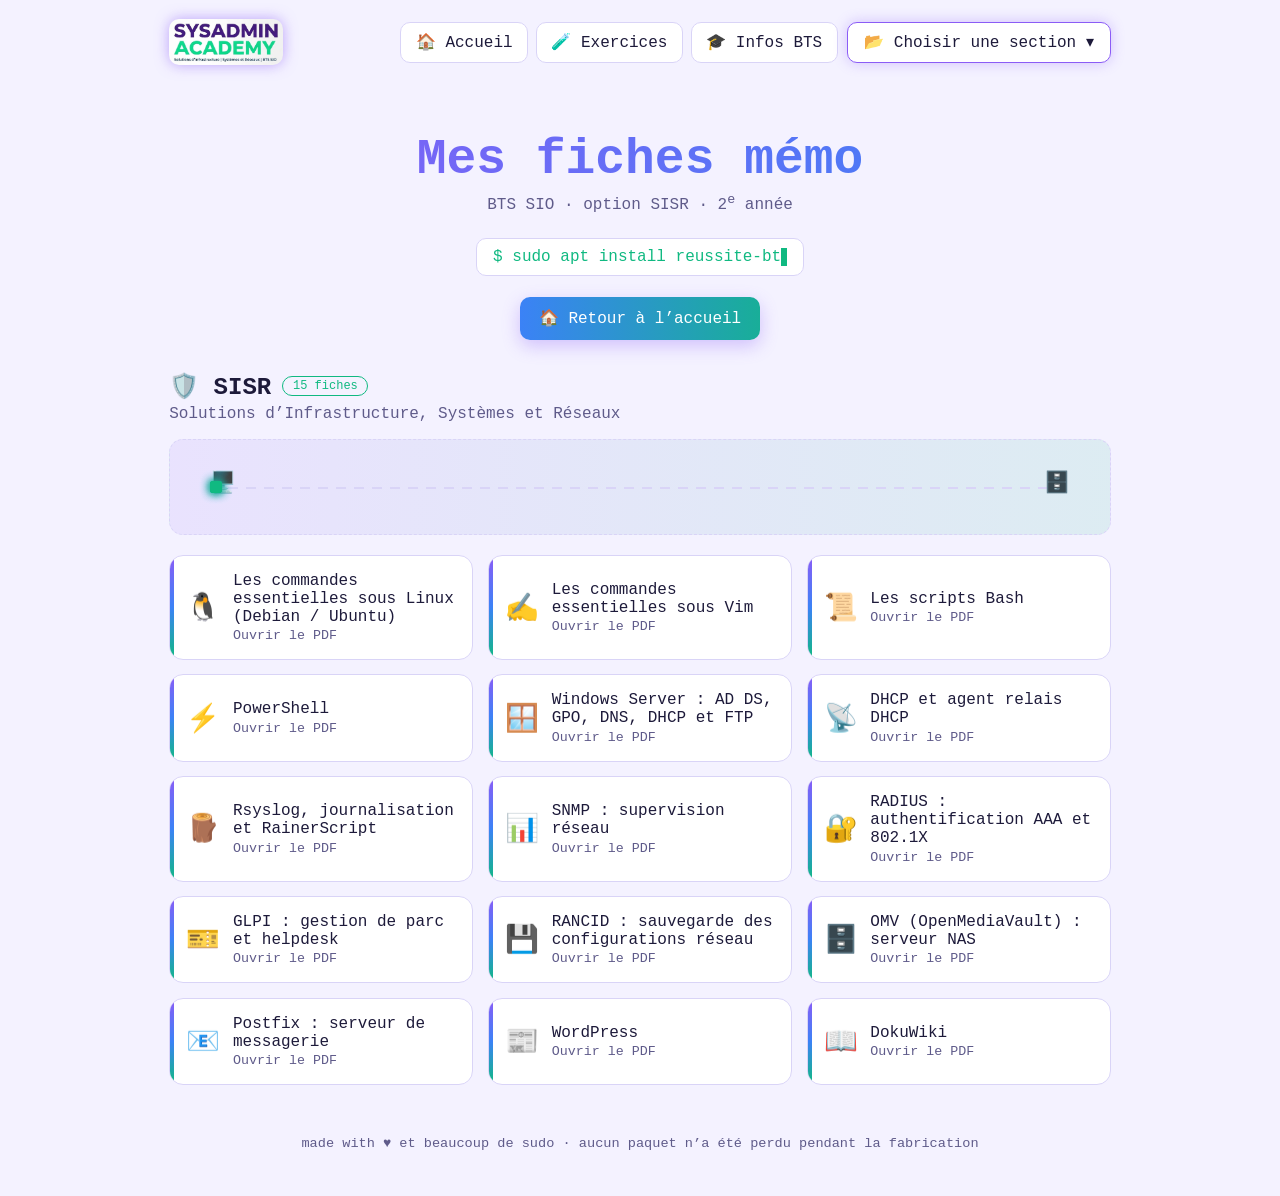
==== index.html @ 7d17b0b4 "Add files via upload" ====
<!DOCTYPE html>
<html lang="fr">
<head>
<meta charset="utf-8">
<meta name="viewport" content="width=device-width, initial-scale=1, viewport-fit=cover">
<title>SysAdmin Academy · Cours</title>
<link rel="stylesheet" href="css/style.css">
</head>
<body>
<canvas id="bg" aria-hidden="true"></canvas>
<header>
  <div class="top">
    <a href="accueil.html" aria-label="Accueil"><img class="logo" src="img/logo-texte.png" alt="SysAdmin Academy"></a>
    <div class="tools"><nav class="nav"><a href="accueil.html">🏠 Accueil</a><a href="exercices.html">🧪 Exercices</a><a href="infos.html">🎓 Infos BTS</a></nav><div class="dd" id="dd"><button id="ddb" aria-haspopup="true" aria-expanded="false">📂 Choisir une section ▾</button><ul id="ddl"></ul></div></div>
  </div>
</header>
<main>
  <div class="hero">
    <h1>Mes fiches mémo</h1>
    <p class="sub">BTS SIO · option SISR · 2<sup>e</sup> année</p>
    <div class="term">$ <span id="tt"></span><i></i></div>
    <div class="row"><a class="btn alt homebtn" href="accueil.html">🏠 Retour à l’accueil</a></div>
  </div>
  <section id="sisr"><h2><span>🛡️ SISR</span><em class="pill">15 fiches</em></h2><p class="sub">Solutions d’Infrastructure, Systèmes et Réseaux</p><div class="viz"><div class="net"><span style="left:0">🖥️</span><span style="right:0;animation-delay:-1.5s">🗄️</span><b></b><b></b><b></b></div></div><div class="grid">
<a class="doc" style="--i:0" href="docs/sisr/m%C3%A9mento-linux-bts-sio-sisr-debian-ubuntu.pdf" target="_blank" rel="noopener"><span class="ic">🐧</span><span>Les commandes essentielles sous Linux (Debian / Ubuntu)<small>Ouvrir le PDF</small></span></a>
<a class="doc" style="--i:1" href="docs/sisr/memento-vim-les-commandes-essentielles.pdf" target="_blank" rel="noopener"><span class="ic">✍️</span><span>Les commandes essentielles sous Vim<small>Ouvrir le PDF</small></span></a>
<a class="doc" style="--i:2" href="docs/sisr/m%C3%A9mo-bash-bts-sio-2-sisr.pdf" target="_blank" rel="noopener"><span class="ic">📜</span><span>Les scripts Bash<small>Ouvrir le PDF</small></span></a>
<a class="doc" style="--i:3" href="docs/sisr/m%C3%A9mo-powershell-bts-sio-sisr-2e-ann%C3%A9e.pdf" target="_blank" rel="noopener"><span class="ic">⚡</span><span>PowerShell<small>Ouvrir le PDF</small></span></a>
<a class="doc" style="--i:4" href="docs/sisr/M%C3%A9mo-Windows-Server-BTS-SIO-2-SISR.pdf" target="_blank" rel="noopener"><span class="ic">🪟</span><span>Windows Server : AD DS, GPO, DNS, DHCP et FTP<small>Ouvrir le PDF</small></span></a>
<a class="doc" style="--i:5" href="docs/sisr/m%C3%A9mo-dhcp-_-agent-relais-dhcp-bts-sio-option-sisr.pdf" target="_blank" rel="noopener"><span class="ic">📡</span><span>DHCP et agent relais DHCP<small>Ouvrir le PDF</small></span></a>
<a class="doc" style="--i:6" href="docs/sisr/m%C3%A9mo-rsyslog-_-journalisation-bts-sio-sisr.pdf" target="_blank" rel="noopener"><span class="ic">🪵</span><span>Rsyslog, journalisation et RainerScript<small>Ouvrir le PDF</small></span></a>
<a class="doc" style="--i:7" href="docs/sisr/M%C3%A9mo-SNMP-BTS-SIO-2-SISR.pdf" target="_blank" rel="noopener"><span class="ic">📊</span><span>SNMP : supervision réseau<small>Ouvrir le PDF</small></span></a>
<a class="doc" style="--i:8" href="docs/sisr/m%C3%A9mo-radius-bts-sio-2e-ann%C3%A9e-option-sisr.pdf" target="_blank" rel="noopener"><span class="ic">🔐</span><span>RADIUS : authentification AAA et 802.1X<small>Ouvrir le PDF</small></span></a>
<a class="doc" style="--i:9" href="docs/sisr/m%C3%A9mo-glpi-bts-sio-2e-ann%C3%A9e-option-sisr.pdf" target="_blank" rel="noopener"><span class="ic">🎫</span><span>GLPI : gestion de parc et helpdesk<small>Ouvrir le PDF</small></span></a>
<a class="doc" style="--i:10" href="docs/sisr/m%C3%A9mo-rancid-bts-sisr-sisr2.pdf" target="_blank" rel="noopener"><span class="ic">💾</span><span>RANCID : sauvegarde des configurations réseau<small>Ouvrir le PDF</small></span></a>
<a class="doc" style="--i:11" href="docs/sisr/M%C3%A9mo-OMV-OpenMediaVault-BTS-SIO-2-SISR.pdf" target="_blank" rel="noopener"><span class="ic">🗄️</span><span>OMV (OpenMediaVault) : serveur NAS<small>Ouvrir le PDF</small></span></a>
<a class="doc" style="--i:12" href="docs/sisr/M%C3%A9mo-Postfix-BTS-SIO-2-SISR.pdf" target="_blank" rel="noopener"><span class="ic">📧</span><span>Postfix : serveur de messagerie<small>Ouvrir le PDF</small></span></a>
<a class="doc" style="--i:13" href="docs/sisr/M%C3%A9mento_WordPress_-_BTS_SIO_SISR.pdf" target="_blank" rel="noopener"><span class="ic">📰</span><span>WordPress<small>Ouvrir le PDF</small></span></a>
<a class="doc" style="--i:14" href="docs/sisr/m%C3%A9mento-dokuwiki-bts-sio-sisr.pdf" target="_blank" rel="noopener"><span class="ic">📖</span><span>DokuWiki<small>Ouvrir le PDF</small></span></a>
</div></section>
  <section id="cejm"><h2><span>⚖️ CEJM</span><em class="pill">8 fiches</em></h2><p class="sub">Culture économique, juridique et managériale</p><div class="viz"><span class="big">📜</span><svg class="scale" viewBox="0 0 220 96" aria-hidden="true"><line class="st" x1="110" y1="22" x2="110" y2="86"/><line class="st" x1="76" y1="87" x2="144" y2="87"/><g class="beam"><line x1="34" y1="22" x2="186" y2="22"/><g class="pl"><path d="M34 22 18 58M34 22 50 58M14 58h40a20 12 0 0 1-40 0z"/></g><g class="pr"><path d="M186 22 170 58M186 22 202 58M166 58h40a20 12 0 0 1-40 0z"/></g></g></svg><span class="big" style="animation-delay:-1.3s">🤝</span></div><div class="grid">
<a class="doc" style="--i:0" href="docs/cejm/Fiche_01_Verbes_directeurs.pdf" target="_blank" rel="noopener"><span class="ic">🎯</span><span>Comprendre les consignes : les verbes directeurs<small>Ouvrir le PDF</small></span></a>
<a class="doc" style="--i:1" href="docs/cejm/Fiche_02_Syllogisme_juridique-1.pdf" target="_blank" rel="noopener"><span class="ic">⚖️</span><span>Résoudre un cas pratique : le syllogisme juridique<small>Ouvrir le PDF</small></span></a>
<a class="doc" style="--i:2" href="docs/cejm/Fiche_03_Decision_de_justice.pdf" target="_blank" rel="noopener"><span class="ic">🏛️</span><span>Analyser une décision de justice<small>Ouvrir le PDF</small></span></a>
<a class="doc" style="--i:3" href="docs/cejm/Fiche_04_Analyser_un_contrat_-2-.pdf" target="_blank" rel="noopener"><span class="ic">📝</span><span>Lire et analyser un contrat<small>Ouvrir le PDF</small></span></a>
<a class="doc" style="--i:4" href="docs/cejm/Fiche_05_Formation_du_contrat.pdf" target="_blank" rel="noopener"><span class="ic">🤝</span><span>La formation du contrat<small>Ouvrir le PDF</small></span></a>
<a class="doc" style="--i:5" href="docs/cejm/Fiche_06_Contrat_de_vente_electronique.pdf" target="_blank" rel="noopener"><span class="ic">🛒</span><span>Le contrat de vente électronique<small>Ouvrir le PDF</small></span></a>
<a class="doc" style="--i:6" href="docs/cejm/Fiche_07_Matrice_PESTEL.pdf" target="_blank" rel="noopener"><span class="ic">🌍</span><span>La matrice PESTEL : analyser l’environnement de l’entreprise<small>Ouvrir le PDF</small></span></a>
<a class="doc" style="--i:7" href="docs/cejm/Fiche_08_Analyser_un_marche.pdf" target="_blank" rel="noopener"><span class="ic">📈</span><span>Analyser un marché<small>Ouvrir le PDF</small></span></a>
</div></section>
  <section id="mathinfo"><h2><span>🧮 Maths pour l’informatique</span><em class="pill">3 fiches</em></h2><p class="sub">Matrices, logique, binaire…</p><div class="viz"><div class="bits" id="bits"></div></div><div class="grid">
<a class="doc" style="--i:0" href="docs/maths-informatique/m%C3%A9mo-num%C3%A9ration-_-changement-de-base-bts-sio-sisr.pdf" target="_blank" rel="noopener"><span class="ic">🔟</span><span>Numération et changement de base<small>Ouvrir le PDF</small></span></a>
<a class="doc" style="--i:1" href="docs/maths-informatique/Fiche-de-r%C3%A9vision-Les-matrices.pdf" target="_blank" rel="noopener"><span class="ic">🔢</span><span>Les matrices<small>Ouvrir le PDF</small></span></a>
<a class="doc" style="--i:2" href="docs/maths-informatique/m%C3%A9mo-graphes-mpm-_-pert-bts-sio-sisr.pdf" target="_blank" rel="noopener"><span class="ic">🕸️</span><span>Graphes : méthodes MPM et PERT<small>Ouvrir le PDF</small></span></a>
</div></section>
  <section id="mathapp"><h2><span>📐 Maths approfondies</span><em class="pill">4 fiches</em></h2><p class="sub">Pour aller plus loin</p><div class="viz"><svg class="cv" viewBox="0 0 600 100" aria-hidden="true"><line class="ax" x1="0" y1="52" x2="600" y2="52"/><path id="cp" d=""/><line id="ct" x1="0" y1="0" x2="0" y2="0"/><circle id="cd" r="6" cx="0" cy="0"/></svg></div><div class="grid">
<a class="doc" style="--i:0" href="docs/maths-approfondies/Fiche-de-r%C3%A9vision-Fonctions-d%C3%A9rivation-BTS-SIO.pdf" target="_blank" rel="noopener"><span class="ic">📉</span><span>Fonctions et dérivation<small>Ouvrir le PDF</small></span></a>
<a class="doc" style="--i:1" href="docs/maths-approfondies/M%C3%A9mo-Suites-num%C3%A9riques-arithm%C3%A9tiques-g%C3%A9om%C3%A9triques-et-r%C3%A9currence-BTS-SIO-SISR-maths-approfondies.pdf" target="_blank" rel="noopener"><span class="ic">🔁</span><span>Suites numériques et raisonnement par récurrence<small>Ouvrir le PDF</small></span></a>
<a class="doc" style="--i:2" href="docs/maths-approfondies/M%C3%A9mo-Probabilit%C3%A9s-BTS-SIO-SISR-maths-approfondies.pdf" target="_blank" rel="noopener"><span class="ic">🎲</span><span>Les probabilités<small>Ouvrir le PDF</small></span></a>
<a class="doc" style="--i:3" href="docs/maths-approfondies/M%C3%A9mo-Statistiques-%C3%A0-deux-variables-BTS-SIO-SISR-maths-approfondies.pdf" target="_blank" rel="noopener"><span class="ic">📊</span><span>Statistiques à deux variables<small>Ouvrir le PDF</small></span></a>
</div></section>
</main>
<footer>made with ♥ et beaucoup de <code>sudo</code> · aucun paquet n’a été perdu pendant la fabrication</footer>
<script src="js/bg.js"></script><script src="js/main.js"></script>
</body>
</html>
---- css/style.css ----
:root{box-sizing:border-box;padding-top:env(safe-area-inset-top,0px);padding-bottom:env(safe-area-inset-bottom,0px);
--bg:#0b0a1a;--panel:#14122b;--text:#e8e6ff;--muted:#9a97c4;--violet:#8b5cf6;--blue:#3b82f6;--em:#10b981;--line:#2b2757;color-scheme:dark}
html{scroll-padding-top:env(safe-area-inset-top,0px)}
@media (prefers-color-scheme:light){:root:not([data-theme="dark"]){--bg:#f4f2ff;--panel:#fff;--text:#1d1a3a;--muted:#5f5b8a;--line:#d9d4f7;color-scheme:light}}
:root[data-theme="dark"]{--bg:#0b0a1a;--panel:#14122b;--text:#e8e6ff;--muted:#9a97c4;--line:#2b2757}
*{box-sizing:border-box}
body{margin:0;background:var(--bg);color:var(--text);font-family:ui-monospace,SFMono-Regular,Menlo,Consolas,monospace;min-height:100vh;overflow-x:hidden}
#bg{position:fixed;inset:0;width:100%;height:100%;z-index:0;opacity:.4;pointer-events:none}
main,header{position:relative;max-width:980px;margin:0 auto;padding:1.2rem}
main{z-index:1}header{z-index:20}
.top{display:flex;justify-content:space-between;align-items:center;gap:1rem;flex-wrap:wrap}
.logo{display:block;height:46px;width:auto;border-radius:10px;background:#fff;box-shadow:0 0 14px #8b5cf688;animation:glow 3.2s ease-in-out infinite}
@keyframes glow{50%{box-shadow:0 0 22px #10b981aa,0 0 34px #3b82f655}}
.dd{position:relative}
.dd>button{font:inherit;color:var(--text);background:var(--panel);border:1px solid var(--violet);border-radius:10px;padding:.6rem 1rem;cursor:pointer;box-shadow:0 0 14px #8b5cf655;transition:box-shadow .2s,border-color .2s}
.dd>button:hover{border-color:var(--em);box-shadow:0 0 18px #10b98177}
.dd ul{display:none;position:absolute;right:0;top:calc(100% + 6px);min-width:270px;margin:0;padding:.4rem;list-style:none;background:var(--panel);border:1px solid var(--line);border-radius:12px;z-index:5;box-shadow:0 12px 30px #0006}
.dd.open ul{display:block;animation:pop .22s ease}
@keyframes pop{from{opacity:0;transform:translateY(-6px) scale(.97)}}
.dd li button{width:100%;text-align:left;font:inherit;color:var(--text);background:none;border:0;padding:.65rem .8rem;border-radius:8px;cursor:pointer;transition:padding .15s}
.dd li button:hover,.dd li button[aria-current="true"]{background:linear-gradient(90deg,#8b5cf633,#10b98133);padding-left:1.1rem}
.hero{text-align:center;padding:1.6rem 0 .6rem}
h1{margin:.2rem 0;font-size:clamp(1.8rem,6.5vw,3.1rem);background:linear-gradient(90deg,var(--violet),var(--blue),var(--em),var(--violet));background-size:300% 100%;-webkit-background-clip:text;background-clip:text;color:transparent;animation:flow 6s linear infinite}
@keyframes flow{to{background-position:300% 0}}
.sub{color:var(--muted);margin:0 0 1rem}
.term{display:inline-block;margin-top:.5rem;padding:.55rem 1rem;background:var(--panel);border:1px solid var(--line);border-radius:10px;color:var(--em);text-align:left;min-height:2.4rem;max-width:100%;overflow:hidden;white-space:nowrap}
.term i{display:inline-block;width:.6ch;height:1.1em;background:var(--em);vertical-align:text-bottom;animation:blink 1s steps(1) infinite}
@keyframes blink{50%{opacity:0}}
.net{position:relative;height:34px;margin:1.3rem 0 .4rem}
.net::before{content:"";position:absolute;left:0;right:0;top:50%;height:2px;background:repeating-linear-gradient(90deg,var(--line) 0 10px,transparent 10px 18px);animation:dash 1.2s linear infinite}
@keyframes dash{to{background-position:18px 0}}
.net b{position:absolute;top:50%;width:12px;height:12px;margin-top:-6px;border-radius:3px;background:var(--em);box-shadow:0 0 10px var(--em);animation:pkt 5s linear infinite}
.net b:nth-child(2){background:var(--violet);box-shadow:0 0 10px var(--violet);animation-delay:-1.7s}
.net b:nth-child(3){background:var(--blue);box-shadow:0 0 10px var(--blue);animation-delay:-3.3s}
@keyframes pkt{from{left:-2%;transform:rotate(0)}to{left:100%;transform:rotate(360deg)}}
.net span{position:absolute;top:0;font-size:1.3rem;animation:float 3s ease-in-out infinite}
@keyframes float{50%{transform:translateY(-6px)}}
section{display:none}
section.on{display:block}
h2{margin:1.4rem 0 .3rem;display:flex;align-items:center;gap:.7rem;flex-wrap:wrap;animation:neon 3s ease-in-out infinite}
@keyframes neon{50%{text-shadow:0 0 14px #8b5cf6aa}}
.pill{font-style:normal;font-size:.75rem;font-weight:400;color:var(--em);border:1px solid var(--em);border-radius:99px;padding:.15rem .6rem}
.grid{display:grid;grid-template-columns:repeat(auto-fill,minmax(270px,1fr));gap:.9rem}
a.doc{--mx:50%;--my:50%;display:flex;gap:.8rem;align-items:center;text-decoration:none;color:var(--text);background:var(--panel);border:1px solid var(--line);border-radius:14px;padding:1rem;position:relative;overflow:hidden;transition:transform .25s,border-color .25s,box-shadow .25s;animation:rise .55s cubic-bezier(.2,.8,.2,1) both;animation-delay:calc(var(--i)*70ms)}
@keyframes rise{from{opacity:0;transform:translateY(24px) scale(.96)}}
a.doc::after{content:"";position:absolute;left:0;top:0;bottom:0;width:4px;background:linear-gradient(var(--violet),var(--blue),var(--em))}
a.doc::before{content:"";position:absolute;inset:0;background:radial-gradient(180px circle at var(--mx) var(--my),#8b5cf633,transparent 70%);opacity:0;transition:opacity .25s}
a.doc:hover::before{opacity:1}
a.doc:hover{transform:translateY(-4px) rotate(-.4deg);border-color:var(--em);box-shadow:0 10px 26px #8b5cf63d}
a.doc .ic{font-size:1.7rem;flex:none;transition:transform .3s}
a.doc:hover .ic{transform:scale(1.25) rotate(-10deg)}
a.doc small{display:block;color:var(--muted);margin-top:.15rem}
a.doc:active{transform:scale(.97)}
footer{position:relative;z-index:1;text-align:center;color:var(--muted);padding:2rem 1rem;font-size:.85rem}
@media (prefers-reduced-motion:reduce){*{animation:none!important;transition:none!important}}
.viz{position:relative;margin:.2rem 0 1.2rem;min-height:96px;border:1px dashed var(--line);border-radius:14px;background:linear-gradient(90deg,#8b5cf61a,#10b9811a);overflow:hidden;display:flex;align-items:center;justify-content:center;gap:.8rem;padding:.4rem .8rem}
.viz .net{width:94%;margin:0}
.big{font-size:2rem;animation:float 2.6s ease-in-out infinite}
.scale{height:84px;width:auto}
.scale *{fill:none;stroke:var(--violet);stroke-width:3;stroke-linecap:round}
.scale .beam{transform-origin:110px 22px;animation:tip 3.6s ease-in-out infinite}
.scale .pl{transform-origin:34px 22px;animation:untip 3.6s ease-in-out infinite}
.scale .pr{transform-origin:186px 22px;animation:untip 3.6s ease-in-out infinite}
.scale .st{stroke:var(--em)}
@keyframes tip{0%,100%{transform:rotate(-9deg)}50%{transform:rotate(9deg)}}
@keyframes untip{0%,100%{transform:rotate(9deg)}50%{transform:rotate(-9deg)}}
.bits{display:flex;align-items:center;gap:.4rem;flex-wrap:wrap;justify-content:center}
.bit{width:30px;height:38px;display:grid;place-items:center;border:1px solid var(--line);border-radius:8px;background:var(--panel);color:var(--muted);transition:all .25s}
.bit.on{color:#fff;background:linear-gradient(160deg,var(--violet),var(--em));border-color:var(--em);box-shadow:0 0 12px var(--em);transform:translateY(-3px)}
.bv{margin-left:.6rem;color:var(--em)}
.cv{width:100%;height:92px}
.cv path{fill:none;stroke:var(--violet);stroke-width:3}
.cv .ax{stroke:var(--line);stroke-width:1.5}
.cv #ct{stroke:var(--em);stroke-width:2.5}
.cv #cd{fill:var(--blue);filter:drop-shadow(0 0 5px var(--blue))}
.sr{position:absolute;width:1px;height:1px;overflow:hidden;clip:rect(0 0 0 0);white-space:nowrap}

[hidden]{display:none!important}
.tools{display:flex;gap:.6rem;flex-wrap:wrap;align-items:center}
.nav{display:flex;gap:.5rem;flex-wrap:wrap}
.nav a{color:var(--text);text-decoration:none;background:var(--panel);border:1px solid var(--line);border-radius:10px;padding:.6rem .9rem;transition:all .2s}
.nav a:hover{border-color:var(--em);box-shadow:0 0 14px #10b98166;transform:translateY(-2px)}
@property --ang{syntax:"<angle>";inherits:false;initial-value:0deg}
@keyframes spin{to{--ang:360deg}}
@keyframes spin2{to{transform:rotate(360deg)}}
.radar{display:block;width:210px;height:210px;margin:0 auto .2rem;filter:drop-shadow(0 0 18px #10b98166)}
.radar .rim{fill:var(--panel);fill-opacity:.85;stroke:var(--em);stroke-width:2}
.radar .r{fill:none;stroke:#10b98166;stroke-width:1.2}
.radar .sweep{transform-origin:100px 100px;animation:spin2 3.6s linear infinite}
.radar .dot{fill:var(--em);opacity:.4}
.radar .blip{fill:none;stroke:var(--em);stroke-width:1.6;opacity:0;transform-box:fill-box;transform-origin:center;animation:blip 3.6s ease-out infinite}
.radar text{fill:var(--em);font-size:9px;opacity:0;animation:lab 3.6s ease-out infinite}
@keyframes blip{0%{opacity:1;transform:scale(1)}100%{opacity:0;transform:scale(4)}}
@keyframes lab{0%{opacity:0}8%{opacity:1}75%{opacity:1}100%{opacity:0}}
.scan{color:var(--em);font-size:.8rem;margin:0 0 .6rem;animation:blink 1.6s steps(2) infinite}
.cta{display:flex;gap:1.5rem;justify-content:center;flex-wrap:wrap;margin:1.6rem 0 1rem;perspective:900px}
.bigbtn{--rx:0deg;--ry:0deg;position:relative;display:grid;justify-items:center;gap:.55rem;width:min(330px,100%);padding:1.9rem 1.4rem 1.6rem;text-decoration:none;color:var(--text);text-align:center;isolation:isolate;overflow:hidden;border-radius:22px;transform:rotateX(var(--rx)) rotateY(var(--ry));transition:transform .15s ease-out,box-shadow .3s;animation:rise .6s both}
.bigbtn+.bigbtn{animation-delay:.15s}
.bigbtn::before{content:"";position:absolute;inset:0;z-index:-2;border-radius:22px;background:conic-gradient(from var(--ang),var(--violet),var(--blue),var(--em),var(--violet));animation:spin 4s linear infinite}
.bigbtn::after{content:"";position:absolute;inset:2px;z-index:-1;border-radius:20px;background:radial-gradient(280px circle at var(--mx,50%) var(--my,0%),#8b5cf633,transparent 60%),var(--panel)}
.bigbtn .shine{position:absolute;top:0;bottom:0;left:-80%;width:55%;background:linear-gradient(100deg,transparent,#ffffff26,transparent);transform:skewX(-20deg);transition:left .8s}
.bigbtn:hover .shine{left:140%}
.bigbtn:hover{box-shadow:0 20px 48px #8b5cf655}
.bigbtn .ico{position:relative;display:grid;place-items:center;width:88px;height:88px;border-radius:50%;font-size:2.7rem;background:radial-gradient(circle at 30% 25%,#8b5cf655,#10b98122 70%);box-shadow:0 0 0 1px #ffffff14 inset,0 0 28px #8b5cf655;animation:float 3s ease-in-out infinite}
.bigbtn .ico::after{content:"";position:absolute;inset:-6px;border-radius:50%;border:2px solid var(--em);opacity:0;animation:ringp 2.6s ease-out infinite}
@keyframes ringp{0%{transform:scale(.85);opacity:.7}100%{transform:scale(1.4);opacity:0}}
.bigbtn b{font-size:1.25rem}
.bigbtn small{color:var(--muted)}
.bigbtn .badge{font-size:.78rem;color:var(--em);border:1px solid var(--em);border-radius:99px;padding:.15rem .75rem}
.bigbtn .go{display:inline-flex;align-items:center;gap:.5rem;font-weight:700;margin-top:.1rem;background:linear-gradient(90deg,var(--violet),var(--em));-webkit-background-clip:text;background-clip:text;color:transparent}
.bigbtn .go i{font-style:normal;display:inline-block;color:var(--em);transition:transform .3s}
.bigbtn:hover .go i{transform:translateX(8px)}
.stats{display:flex;gap:2.2rem;justify-content:center;flex-wrap:wrap;margin-top:1.4rem}
.stats div{text-align:center}
.stats em{display:block;font-style:normal;font-size:2rem;color:var(--em);text-shadow:0 0 14px #10b98188}
.stats span{color:var(--muted);font-size:.85rem}
.chips{display:grid;grid-template-columns:repeat(auto-fit,minmax(150px,1fr));gap:.8rem;max-width:780px;margin:1.2rem auto .4rem}
.chip{--c:var(--violet);position:relative;display:grid;justify-items:center;gap:.25rem;font:inherit;color:var(--text);background:var(--panel);border:1px solid var(--line);border-radius:16px;padding:1rem .6rem;cursor:pointer;overflow:hidden;transition:transform .25s,border-color .25s,box-shadow .25s}
.chip[data-id=cejm]{--c:var(--blue)}.chip[data-id=mathinfo]{--c:var(--em)}.chip[data-id=mathapp]{--c:#c084fc}
.chip .ci{font-size:1.9rem;transition:transform .3s}
.chip b{font-size:.9rem}
.chip small{color:var(--muted);font-size:.75rem}
.chip::after{content:"";position:absolute;left:0;right:0;bottom:0;height:3px;background:var(--c);transform:scaleX(0);transition:transform .3s}
.chip:hover{transform:translateY(-4px);border-color:var(--c);box-shadow:0 10px 24px color-mix(in srgb,var(--c) 35%,transparent)}
.chip:hover .ci{transform:scale(1.2) rotate(-8deg)}
.chip[aria-pressed="true"]{border-color:var(--c);background:linear-gradient(160deg,color-mix(in srgb,var(--c) 22%,var(--panel)),var(--panel));box-shadow:0 0 22px color-mix(in srgb,var(--c) 45%,transparent)}
.chip[aria-pressed="true"]::after{transform:scaleX(1)}
.chip[aria-pressed="true"] .ci{animation:float 2.4s ease-in-out infinite}
.quiz{background:var(--panel);border:1px solid var(--line);border-radius:16px;padding:1.2rem;animation:rise .5s both}
.qh{display:flex;justify-content:space-between;gap:1rem;color:var(--muted);font-size:.85rem}
.bar{height:8px;background:var(--line);border-radius:99px;overflow:hidden;margin:.5rem 0 1rem}
.bar i{display:block;height:100%;background:linear-gradient(90deg,var(--violet),var(--blue),var(--em),var(--violet));background-size:200% 100%;animation:flow 2s linear infinite;transition:width .5s}
.qt{margin:.2rem 0 1rem;font-size:1.1rem;line-height:1.45}
.opt{display:flex;gap:.7rem;align-items:center;width:100%;text-align:left;font:inherit;color:var(--text);background:var(--bg);border:1px solid var(--line);border-radius:12px;padding:.8rem 1rem;margin:.5rem 0;cursor:pointer;animation:rise .4s both;animation-delay:calc(var(--i)*70ms);transition:transform .2s,border-color .2s}
.opt:hover:not(:disabled){border-color:var(--violet);transform:translateX(4px)}
.opt .k{flex:none;width:26px;height:26px;display:grid;place-items:center;border-radius:8px;background:var(--line)}
.opt.ok{border-color:var(--em);background:#10b98122;animation:okp .5s}
.opt.ko{border-color:#ef4444;background:#ef444422;animation:shake .4s}
@keyframes shake{25%{transform:translateX(-6px)}75%{transform:translateX(6px)}}
@keyframes okp{50%{box-shadow:0 0 22px #10b981aa}}
.fb{margin:.8rem 0;padding:.8rem 1rem;border-radius:12px;border:1px dashed var(--line);line-height:1.45;animation:rise .3s both}
.fb.ok{border-color:var(--em)}.fb.ko{border-color:#ef4444}
.btn{display:inline-block;font:inherit;color:#fff;text-decoration:none;background:linear-gradient(90deg,var(--violet),var(--blue));border:0;border-radius:10px;padding:.7rem 1.2rem;cursor:pointer;transition:transform .2s,box-shadow .2s}
.btn:hover{transform:translateY(-2px);box-shadow:0 8px 20px #8b5cf666}
.btn.alt{background:linear-gradient(90deg,var(--blue),var(--em))}
.ans{display:flex;gap:.6rem;flex-wrap:wrap}
.ans input{flex:1;min-width:180px;font:inherit;color:var(--text);background:var(--bg);border:1px solid var(--line);border-radius:10px;padding:.7rem 1rem}
.ans input:focus{outline:none;border-color:var(--em);box-shadow:0 0 12px #10b98155}
.ring{display:block;width:150px;height:150px;margin:.5rem auto}
.ring circle{fill:none;stroke-width:10}
.ring .bgc{stroke:var(--line)}
.ring .fg{stroke:var(--em);stroke-linecap:round;stroke-dasharray:314.16;stroke-dashoffset:314.16;transform:rotate(-90deg);transform-origin:60px 60px;transition:stroke-dashoffset 1.2s ease}
.ring text{fill:var(--text);font-size:24px;text-anchor:middle;dominant-baseline:central}
.center{text-align:center}
.row{display:flex;gap:.6rem;flex-wrap:wrap;justify-content:center;margin-top:.8rem}
#cf{position:fixed;inset:0;pointer-events:none;z-index:50}
.quiz{position:relative;overflow:hidden;box-shadow:0 10px 36px #0004}
.quiz::before{content:"";position:absolute;top:0;left:0;right:0;height:3px;background:linear-gradient(90deg,var(--violet),var(--blue),var(--em),var(--violet));background-size:300% 100%;animation:flow 5s linear infinite}
.quiz.sw{animation:slide .5s cubic-bezier(.2,.8,.2,1)}
@keyframes slide{from{opacity:0;transform:translateX(40px)}}
.quiz.flash-ok{animation:flashok .7s}
.quiz.flash-ko{animation:flashko .5s}
@keyframes flashok{30%{box-shadow:0 0 0 3px #10b98199,0 10px 36px #0004}}
@keyframes flashko{30%{box-shadow:0 0 0 3px #ef444499,0 10px 36px #0004}}
.bar{height:10px}
.bar i{position:relative;box-shadow:0 0 14px #10b981aa}
.bar i::after{content:"";position:absolute;right:-2px;top:50%;width:14px;height:14px;margin-top:-7px;border-radius:50%;background:#fff;box-shadow:0 0 12px var(--em)}
.opt{position:relative;overflow:hidden;box-shadow:0 2px 0 #0003}
.opt::before{content:"";position:absolute;left:0;top:0;bottom:0;width:4px;background:linear-gradient(var(--violet),var(--em));transform:scaleY(0);transition:transform .25s}
.opt:hover:not(:disabled)::before{transform:scaleY(1)}
.opt:hover:not(:disabled) .k{background:linear-gradient(135deg,var(--violet),var(--em));color:#fff}
.opt.ok::after{content:"✓";margin-left:auto;color:var(--em);font-weight:700;font-size:1.3rem;animation:pop .45s}
.opt.ko::after{content:"✗";margin-left:auto;color:#ef4444;font-weight:700;font-size:1.3rem}
@keyframes pop{0%{transform:scale(0)}70%{transform:scale(1.4)}100%{transform:scale(1)}}
.opt:disabled{cursor:default}
.opt:disabled:not(.ok):not(.ko){opacity:.5}
.btn{background:linear-gradient(90deg,var(--violet),var(--blue),var(--em),var(--violet));background-size:250% 100%;animation:flow 4s linear infinite;box-shadow:0 6px 18px #8b5cf655}
.btn.alt{background:linear-gradient(90deg,var(--blue),var(--em),var(--blue));background-size:250% 100%}
.btn.nx{animation:flow 4s linear infinite,pulse 1.6s ease-in-out infinite}
@keyframes pulse{50%{transform:scale(1.06)}}
.sc.pop{display:inline-block;color:var(--em);animation:scorepop .5s}
@keyframes scorepop{50%{transform:scale(1.6)}}
.streak{color:#f59e0b;font-weight:700}
.streak.pop{display:inline-block;animation:scorepop .5s}
.bigico{font-size:3.4rem;animation:float 2.6s ease-in-out infinite}
.pills{display:flex;gap:.5rem;justify-content:center;flex-wrap:wrap;margin:.6rem 0 .8rem}
.pills span{border:1px solid var(--line);border-radius:99px;padding:.2rem .8rem;font-size:.8rem;color:var(--muted)}
.ring .fg{stroke:url(#rg);filter:drop-shadow(0 0 8px var(--em))}
.pt{position:fixed;z-index:60;pointer-events:none;font-size:15px;animation:fly .85s ease-out forwards}
@keyframes fly{to{transform:translate(var(--dx),var(--dy)) scale(.4);opacity:0}}
.homebtn{margin-top:.2rem}
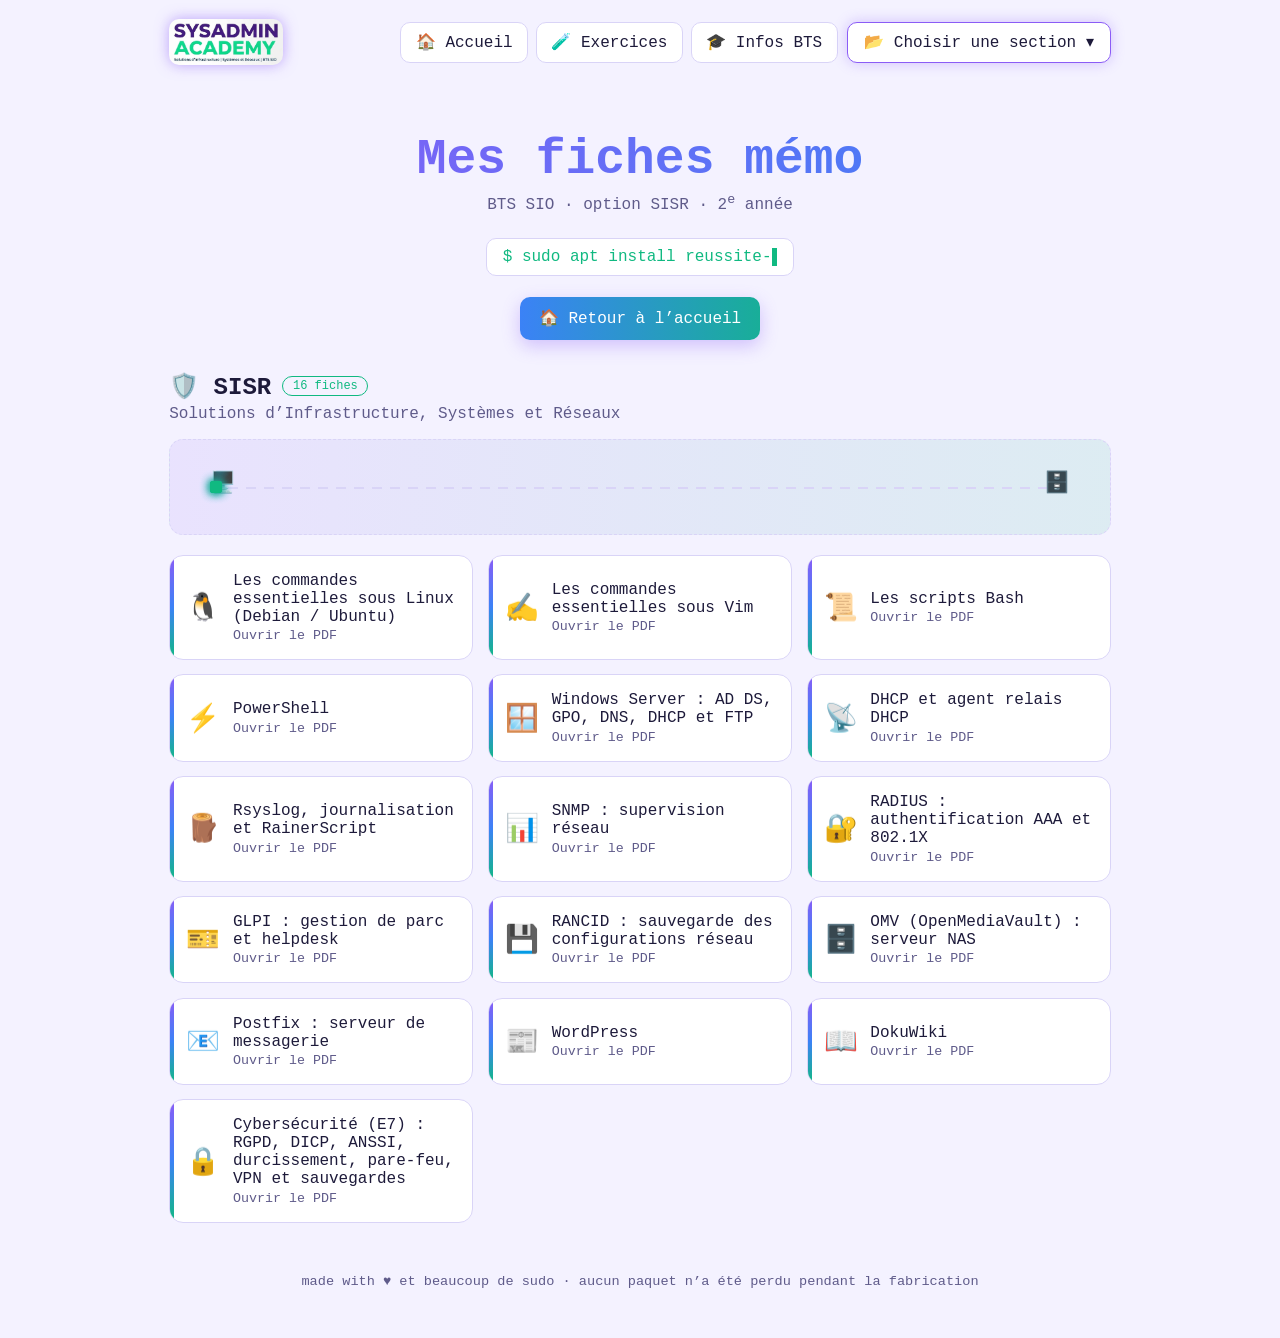
==== commit e01d6bfd: "Add files via upload" ====
--- a/index.html
+++ b/index.html
@@ -5,6 +5,7 @@
 <meta name="viewport" content="width=device-width, initial-scale=1, viewport-fit=cover">
 <title>SysAdmin Academy · Cours</title>
 <link rel="stylesheet" href="css/style.css">
+<script src="js/common.js"></script>
 </head>
 <body>
 <canvas id="bg" aria-hidden="true"></canvas>
@@ -21,7 +22,7 @@
     <div class="term">$ <span id="tt"></span><i></i></div>
     <div class="row"><a class="btn alt homebtn" href="accueil.html">🏠 Retour à l’accueil</a></div>
   </div>
-  <section id="sisr"><h2><span>🛡️ SISR</span><em class="pill">15 fiches</em></h2><p class="sub">Solutions d’Infrastructure, Systèmes et Réseaux</p><div class="viz"><div class="net"><span style="left:0">🖥️</span><span style="right:0;animation-delay:-1.5s">🗄️</span><b></b><b></b><b></b></div></div><div class="grid">
+  <section id="sisr"><h2><span>🛡️ SISR</span><em class="pill">16 fiches</em></h2><p class="sub">Solutions d’Infrastructure, Systèmes et Réseaux</p><div class="viz"><div class="net"><span style="left:0">🖥️</span><span style="right:0;animation-delay:-1.5s">🗄️</span><b></b><b></b><b></b></div></div><div class="grid">
 <a class="doc" style="--i:0" href="docs/sisr/m%C3%A9mento-linux-bts-sio-sisr-debian-ubuntu.pdf" target="_blank" rel="noopener"><span class="ic">🐧</span><span>Les commandes essentielles sous Linux (Debian / Ubuntu)<small>Ouvrir le PDF</small></span></a>
 <a class="doc" style="--i:1" href="docs/sisr/memento-vim-les-commandes-essentielles.pdf" target="_blank" rel="noopener"><span class="ic">✍️</span><span>Les commandes essentielles sous Vim<small>Ouvrir le PDF</small></span></a>
 <a class="doc" style="--i:2" href="docs/sisr/m%C3%A9mo-bash-bts-sio-2-sisr.pdf" target="_blank" rel="noopener"><span class="ic">📜</span><span>Les scripts Bash<small>Ouvrir le PDF</small></span></a>
@@ -37,6 +38,7 @@
 <a class="doc" style="--i:12" href="docs/sisr/M%C3%A9mo-Postfix-BTS-SIO-2-SISR.pdf" target="_blank" rel="noopener"><span class="ic">📧</span><span>Postfix : serveur de messagerie<small>Ouvrir le PDF</small></span></a>
 <a class="doc" style="--i:13" href="docs/sisr/M%C3%A9mento_WordPress_-_BTS_SIO_SISR.pdf" target="_blank" rel="noopener"><span class="ic">📰</span><span>WordPress<small>Ouvrir le PDF</small></span></a>
 <a class="doc" style="--i:14" href="docs/sisr/m%C3%A9mento-dokuwiki-bts-sio-sisr.pdf" target="_blank" rel="noopener"><span class="ic">📖</span><span>DokuWiki<small>Ouvrir le PDF</small></span></a>
+<a class="doc" style="--i:15" href="docs/sisr/fiche-e7-cybersecurite-bts-sio-sisr.pdf" target="_blank" rel="noopener"><span class="ic">🔒</span><span>Cybersécurité (E7) : RGPD, DICP, ANSSI, durcissement, pare-feu, VPN et sauvegardes<small>Ouvrir le PDF</small></span></a>
 </div></section>
   <section id="cejm"><h2><span>⚖️ CEJM</span><em class="pill">8 fiches</em></h2><p class="sub">Culture économique, juridique et managériale</p><div class="viz"><span class="big">📜</span><svg class="scale" viewBox="0 0 220 96" aria-hidden="true"><line class="st" x1="110" y1="22" x2="110" y2="86"/><line class="st" x1="76" y1="87" x2="144" y2="87"/><g class="beam"><line x1="34" y1="22" x2="186" y2="22"/><g class="pl"><path d="M34 22 18 58M34 22 50 58M14 58h40a20 12 0 0 1-40 0z"/></g><g class="pr"><path d="M186 22 170 58M186 22 202 58M166 58h40a20 12 0 0 1-40 0z"/></g></g></svg><span class="big" style="animation-delay:-1.3s">🤝</span></div><div class="grid">
 <a class="doc" style="--i:0" href="docs/cejm/Fiche_01_Verbes_directeurs.pdf" target="_blank" rel="noopener"><span class="ic">🎯</span><span>Comprendre les consignes : les verbes directeurs<small>Ouvrir le PDF</small></span></a>
@@ -61,6 +63,6 @@
 </div></section>
 </main>
 <footer>made with ♥ et beaucoup de <code>sudo</code> · aucun paquet n’a été perdu pendant la fabrication</footer>
-<script src="js/bg.js"></script><script src="js/main.js"></script>
+<script src="js/bg.js"></script><script src="js/main.js"></script><script src="js/cours.js"></script>
 </body>
 </html>
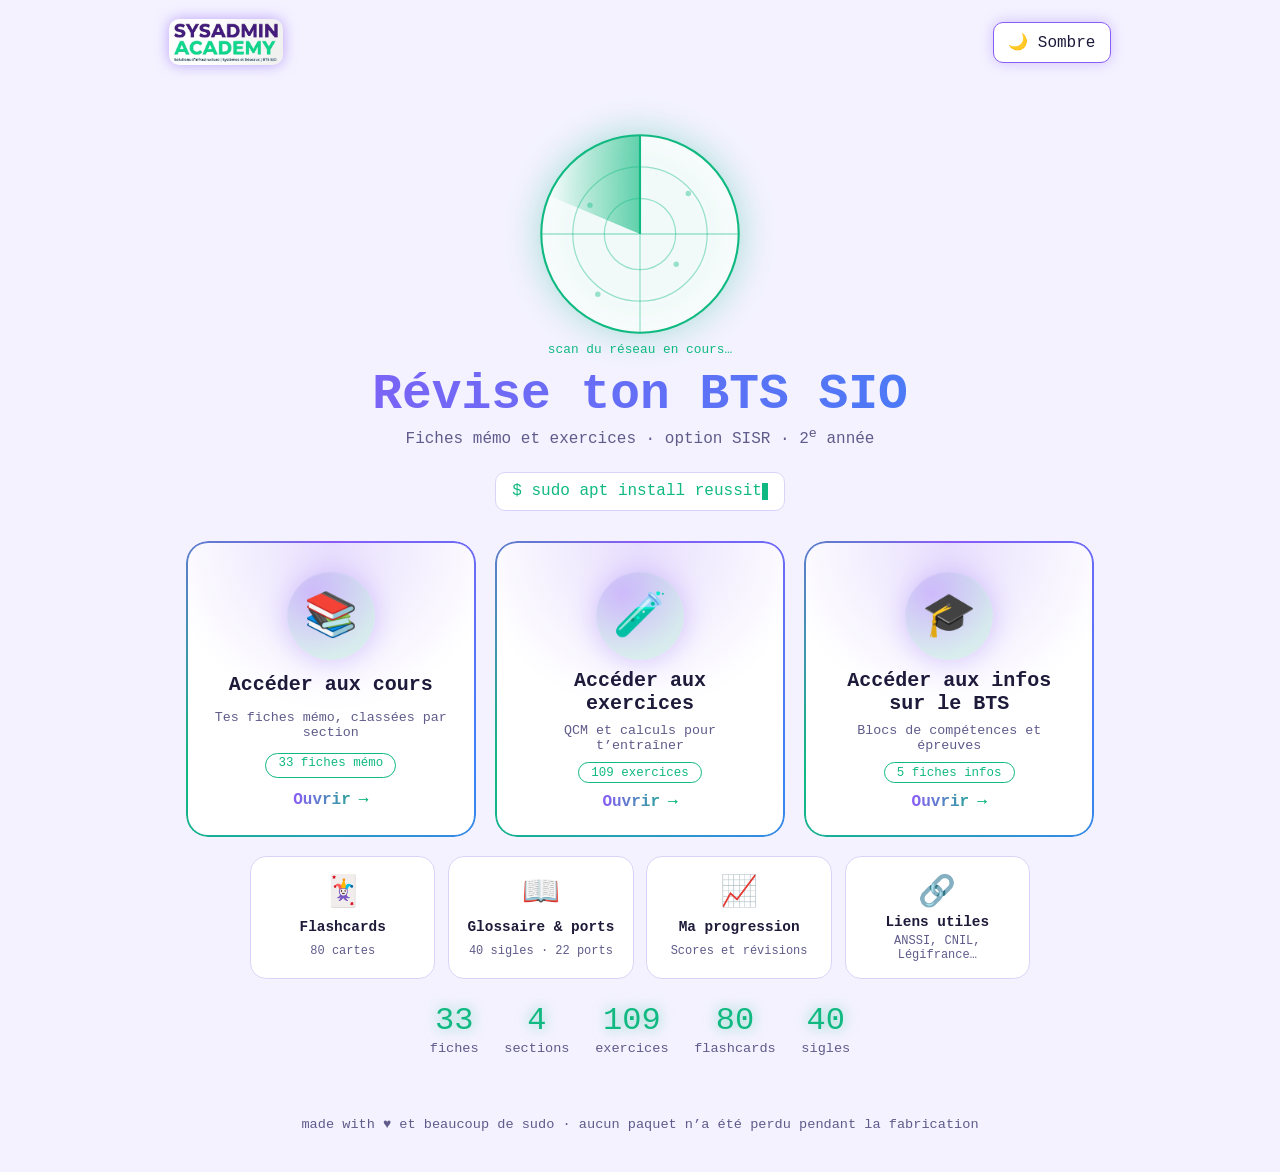
==== commit 219264ec: "Add files via upload" ====
--- a/index.html
+++ b/index.html
@@ -3,7 +3,7 @@
 <head>
 <meta charset="utf-8">
 <meta name="viewport" content="width=device-width, initial-scale=1, viewport-fit=cover">
-<title>SysAdmin Academy · Cours</title>
+<title>SysAdmin Academy · Accueil</title>
 <link rel="stylesheet" href="css/style.css">
 <script src="js/common.js"></script>
 </head>
@@ -11,58 +11,32 @@
 <canvas id="bg" aria-hidden="true"></canvas>
 <header>
   <div class="top">
-    <a href="accueil.html" aria-label="Accueil"><img class="logo" src="img/logo-texte.png" alt="SysAdmin Academy"></a>
-    <div class="tools"><nav class="nav"><a href="accueil.html">🏠 Accueil</a><a href="exercices.html">🧪 Exercices</a><a href="infos.html">🎓 Infos BTS</a></nav><div class="dd" id="dd"><button id="ddb" aria-haspopup="true" aria-expanded="false">📂 Choisir une section ▾</button><ul id="ddl"></ul></div></div>
+    <a href="index.html" aria-label="Accueil"><img class="logo" src="img/logo-texte.png" alt="SysAdmin Academy"></a>
+    <div class="tools"></div>
   </div>
 </header>
 <main>
   <div class="hero">
-    <h1>Mes fiches mémo</h1>
-    <p class="sub">BTS SIO · option SISR · 2<sup>e</sup> année</p>
+    <svg class="radar" viewBox="0 0 200 200" aria-hidden="true"><defs><linearGradient id="sw" gradientUnits="userSpaceOnUse" x1="100" y1="0" x2="13" y2="0"><stop offset="0" stop-color="#10b981" stop-opacity=".65"/><stop offset="1" stop-color="#10b981" stop-opacity="0"/></linearGradient></defs><circle class="rim" cx="100" cy="100" r="94"/><circle class="r" cx="100" cy="100" r="64"/><circle class="r" cx="100" cy="100" r="34"/><path class="r" d="M100 6v188M6 100h188"/><g class="sweep"><path d="M100 100L100 6A94 94 0 0 0 13 63.4Z" fill="url(#sw)"/><line x1="100" y1="100" x2="100" y2="6" stroke="#10b981" stroke-width="2"/></g><circle class="dot" cx="146.0" cy="61.4" r="2.6"/><circle class="blip" cx="146.0" cy="61.4" r="3" style="animation-delay:0.50s"/><text x="152.0" y="56.4" style="animation-delay:0.50s">ssh</text><circle class="dot" cx="134.5" cy="128.9" r="2.6"/><circle class="blip" cx="134.5" cy="128.9" r="3" style="animation-delay:1.30s"/><text x="140.5" y="123.9" style="animation-delay:1.30s">dns</text><circle class="dot" cx="59.8" cy="157.3" r="2.6"/><circle class="blip" cx="59.8" cy="157.3" r="3" style="animation-delay:2.15s"/><text x="53.8" y="152.3" text-anchor="end" style="animation-delay:2.15s">dhcp</text><circle class="dot" cx="52.4" cy="72.5" r="2.6"/><circle class="blip" cx="52.4" cy="72.5" r="3" style="animation-delay:3.00s"/><text x="46.4" y="67.5" text-anchor="end" style="animation-delay:3.00s">smtp</text></svg>
+    <p class="scan">scan du réseau en cours…</p>
+    <h1>Révise ton BTS SIO</h1>
+    <p class="sub">Fiches mémo et exercices · option SISR · 2<sup>e</sup> année</p>
     <div class="term">$ <span id="tt"></span><i></i></div>
-    <div class="row"><a class="btn alt homebtn" href="accueil.html">🏠 Retour à l’accueil</a></div>
+    <div class="cta">
+      <a class="bigbtn" href="cours.html"><span class="shine"></span><span class="ico">📚</span><b>Accéder aux cours</b><small>Tes fiches mémo, classées par section</small><span class="badge">33 fiches mémo</span><span class="go">Ouvrir <i>→</i></span></a>
+      <a class="bigbtn" href="exercices.html"><span class="shine"></span><span class="ico">🧪</span><b>Accéder aux exercices</b><small>QCM et calculs pour t’entraîner</small><span class="badge">109 exercices</span><span class="go">Ouvrir <i>→</i></span></a>
+      <a class="bigbtn" href="infos.html"><span class="shine"></span><span class="ico">🎓</span><b>Accéder aux infos sur le BTS</b><small>Blocs de compétences et épreuves</small><span class="badge">5 fiches infos</span><span class="go">Ouvrir <i>→</i></span></a>
+    </div>
+    <div class="chips">
+      <a class="chip" style="--c:var(--violet)" href="flashcards.html"><span class="ci">🃏</span><b>Flashcards</b><small>80 cartes</small></a>
+      <a class="chip" style="--c:var(--blue)" href="glossaire.html"><span class="ci">📖</span><b>Glossaire &amp; ports</b><small>40 sigles · 22 ports</small></a>
+      <a class="chip" style="--c:#c084fc" href="progression.html"><span class="ci">📈</span><b>Ma progression</b><small>Scores et révisions</small></a>
+      <a class="chip" style="--c:var(--em)" href="liens.html"><span class="ci">🔗</span><b>Liens utiles</b><small>ANSSI, CNIL, Légifrance…</small></a>
+    </div>
+    <div class="stats"><div><em data-n="33">0</em><span>fiches</span></div><div><em data-n="4">0</em><span>sections</span></div><div><em data-n="109">0</em><span>exercices</span></div><div><em data-n="80">0</em><span>flashcards</span></div><div><em data-n="40">0</em><span>sigles</span></div></div>
   </div>
-  <section id="sisr"><h2><span>🛡️ SISR</span><em class="pill">16 fiches</em></h2><p class="sub">Solutions d’Infrastructure, Systèmes et Réseaux</p><div class="viz"><div class="net"><span style="left:0">🖥️</span><span style="right:0;animation-delay:-1.5s">🗄️</span><b></b><b></b><b></b></div></div><div class="grid">
-<a class="doc" style="--i:0" href="docs/sisr/m%C3%A9mento-linux-bts-sio-sisr-debian-ubuntu.pdf" target="_blank" rel="noopener"><span class="ic">🐧</span><span>Les commandes essentielles sous Linux (Debian / Ubuntu)<small>Ouvrir le PDF</small></span></a>
-<a class="doc" style="--i:1" href="docs/sisr/memento-vim-les-commandes-essentielles.pdf" target="_blank" rel="noopener"><span class="ic">✍️</span><span>Les commandes essentielles sous Vim<small>Ouvrir le PDF</small></span></a>
-<a class="doc" style="--i:2" href="docs/sisr/m%C3%A9mo-bash-bts-sio-2-sisr.pdf" target="_blank" rel="noopener"><span class="ic">📜</span><span>Les scripts Bash<small>Ouvrir le PDF</small></span></a>
-<a class="doc" style="--i:3" href="docs/sisr/m%C3%A9mo-powershell-bts-sio-sisr-2e-ann%C3%A9e.pdf" target="_blank" rel="noopener"><span class="ic">⚡</span><span>PowerShell<small>Ouvrir le PDF</small></span></a>
-<a class="doc" style="--i:4" href="docs/sisr/M%C3%A9mo-Windows-Server-BTS-SIO-2-SISR.pdf" target="_blank" rel="noopener"><span class="ic">🪟</span><span>Windows Server : AD DS, GPO, DNS, DHCP et FTP<small>Ouvrir le PDF</small></span></a>
-<a class="doc" style="--i:5" href="docs/sisr/m%C3%A9mo-dhcp-_-agent-relais-dhcp-bts-sio-option-sisr.pdf" target="_blank" rel="noopener"><span class="ic">📡</span><span>DHCP et agent relais DHCP<small>Ouvrir le PDF</small></span></a>
-<a class="doc" style="--i:6" href="docs/sisr/m%C3%A9mo-rsyslog-_-journalisation-bts-sio-sisr.pdf" target="_blank" rel="noopener"><span class="ic">🪵</span><span>Rsyslog, journalisation et RainerScript<small>Ouvrir le PDF</small></span></a>
-<a class="doc" style="--i:7" href="docs/sisr/M%C3%A9mo-SNMP-BTS-SIO-2-SISR.pdf" target="_blank" rel="noopener"><span class="ic">📊</span><span>SNMP : supervision réseau<small>Ouvrir le PDF</small></span></a>
-<a class="doc" style="--i:8" href="docs/sisr/m%C3%A9mo-radius-bts-sio-2e-ann%C3%A9e-option-sisr.pdf" target="_blank" rel="noopener"><span class="ic">🔐</span><span>RADIUS : authentification AAA et 802.1X<small>Ouvrir le PDF</small></span></a>
-<a class="doc" style="--i:9" href="docs/sisr/m%C3%A9mo-glpi-bts-sio-2e-ann%C3%A9e-option-sisr.pdf" target="_blank" rel="noopener"><span class="ic">🎫</span><span>GLPI : gestion de parc et helpdesk<small>Ouvrir le PDF</small></span></a>
-<a class="doc" style="--i:10" href="docs/sisr/m%C3%A9mo-rancid-bts-sisr-sisr2.pdf" target="_blank" rel="noopener"><span class="ic">💾</span><span>RANCID : sauvegarde des configurations réseau<small>Ouvrir le PDF</small></span></a>
-<a class="doc" style="--i:11" href="docs/sisr/M%C3%A9mo-OMV-OpenMediaVault-BTS-SIO-2-SISR.pdf" target="_blank" rel="noopener"><span class="ic">🗄️</span><span>OMV (OpenMediaVault) : serveur NAS<small>Ouvrir le PDF</small></span></a>
-<a class="doc" style="--i:12" href="docs/sisr/M%C3%A9mo-Postfix-BTS-SIO-2-SISR.pdf" target="_blank" rel="noopener"><span class="ic">📧</span><span>Postfix : serveur de messagerie<small>Ouvrir le PDF</small></span></a>
-<a class="doc" style="--i:13" href="docs/sisr/M%C3%A9mento_WordPress_-_BTS_SIO_SISR.pdf" target="_blank" rel="noopener"><span class="ic">📰</span><span>WordPress<small>Ouvrir le PDF</small></span></a>
-<a class="doc" style="--i:14" href="docs/sisr/m%C3%A9mento-dokuwiki-bts-sio-sisr.pdf" target="_blank" rel="noopener"><span class="ic">📖</span><span>DokuWiki<small>Ouvrir le PDF</small></span></a>
-<a class="doc" style="--i:15" href="docs/sisr/fiche-e7-cybersecurite-bts-sio-sisr.pdf" target="_blank" rel="noopener"><span class="ic">🔒</span><span>Cybersécurité (E7) : RGPD, DICP, ANSSI, durcissement, pare-feu, VPN et sauvegardes<small>Ouvrir le PDF</small></span></a>
-</div></section>
-  <section id="cejm"><h2><span>⚖️ CEJM</span><em class="pill">8 fiches</em></h2><p class="sub">Culture économique, juridique et managériale</p><div class="viz"><span class="big">📜</span><svg class="scale" viewBox="0 0 220 96" aria-hidden="true"><line class="st" x1="110" y1="22" x2="110" y2="86"/><line class="st" x1="76" y1="87" x2="144" y2="87"/><g class="beam"><line x1="34" y1="22" x2="186" y2="22"/><g class="pl"><path d="M34 22 18 58M34 22 50 58M14 58h40a20 12 0 0 1-40 0z"/></g><g class="pr"><path d="M186 22 170 58M186 22 202 58M166 58h40a20 12 0 0 1-40 0z"/></g></g></svg><span class="big" style="animation-delay:-1.3s">🤝</span></div><div class="grid">
-<a class="doc" style="--i:0" href="docs/cejm/Fiche_01_Verbes_directeurs.pdf" target="_blank" rel="noopener"><span class="ic">🎯</span><span>Comprendre les consignes : les verbes directeurs<small>Ouvrir le PDF</small></span></a>
-<a class="doc" style="--i:1" href="docs/cejm/Fiche_02_Syllogisme_juridique-1.pdf" target="_blank" rel="noopener"><span class="ic">⚖️</span><span>Résoudre un cas pratique : le syllogisme juridique<small>Ouvrir le PDF</small></span></a>
-<a class="doc" style="--i:2" href="docs/cejm/Fiche_03_Decision_de_justice.pdf" target="_blank" rel="noopener"><span class="ic">🏛️</span><span>Analyser une décision de justice<small>Ouvrir le PDF</small></span></a>
-<a class="doc" style="--i:3" href="docs/cejm/Fiche_04_Analyser_un_contrat_-2-.pdf" target="_blank" rel="noopener"><span class="ic">📝</span><span>Lire et analyser un contrat<small>Ouvrir le PDF</small></span></a>
-<a class="doc" style="--i:4" href="docs/cejm/Fiche_05_Formation_du_contrat.pdf" target="_blank" rel="noopener"><span class="ic">🤝</span><span>La formation du contrat<small>Ouvrir le PDF</small></span></a>
-<a class="doc" style="--i:5" href="docs/cejm/Fiche_06_Contrat_de_vente_electronique.pdf" target="_blank" rel="noopener"><span class="ic">🛒</span><span>Le contrat de vente électronique<small>Ouvrir le PDF</small></span></a>
-<a class="doc" style="--i:6" href="docs/cejm/Fiche_07_Matrice_PESTEL.pdf" target="_blank" rel="noopener"><span class="ic">🌍</span><span>La matrice PESTEL : analyser l’environnement de l’entreprise<small>Ouvrir le PDF</small></span></a>
-<a class="doc" style="--i:7" href="docs/cejm/Fiche_08_Analyser_un_marche.pdf" target="_blank" rel="noopener"><span class="ic">📈</span><span>Analyser un marché<small>Ouvrir le PDF</small></span></a>
-</div></section>
-  <section id="mathinfo"><h2><span>🧮 Maths pour l’informatique</span><em class="pill">3 fiches</em></h2><p class="sub">Matrices, logique, binaire…</p><div class="viz"><div class="bits" id="bits"></div></div><div class="grid">
-<a class="doc" style="--i:0" href="docs/maths-informatique/m%C3%A9mo-num%C3%A9ration-_-changement-de-base-bts-sio-sisr.pdf" target="_blank" rel="noopener"><span class="ic">🔟</span><span>Numération et changement de base<small>Ouvrir le PDF</small></span></a>
-<a class="doc" style="--i:1" href="docs/maths-informatique/Fiche-de-r%C3%A9vision-Les-matrices.pdf" target="_blank" rel="noopener"><span class="ic">🔢</span><span>Les matrices<small>Ouvrir le PDF</small></span></a>
-<a class="doc" style="--i:2" href="docs/maths-informatique/m%C3%A9mo-graphes-mpm-_-pert-bts-sio-sisr.pdf" target="_blank" rel="noopener"><span class="ic">🕸️</span><span>Graphes : méthodes MPM et PERT<small>Ouvrir le PDF</small></span></a>
-</div></section>
-  <section id="mathapp"><h2><span>📐 Maths approfondies</span><em class="pill">4 fiches</em></h2><p class="sub">Pour aller plus loin</p><div class="viz"><svg class="cv" viewBox="0 0 600 100" aria-hidden="true"><line class="ax" x1="0" y1="52" x2="600" y2="52"/><path id="cp" d=""/><line id="ct" x1="0" y1="0" x2="0" y2="0"/><circle id="cd" r="6" cx="0" cy="0"/></svg></div><div class="grid">
-<a class="doc" style="--i:0" href="docs/maths-approfondies/Fiche-de-r%C3%A9vision-Fonctions-d%C3%A9rivation-BTS-SIO.pdf" target="_blank" rel="noopener"><span class="ic">📉</span><span>Fonctions et dérivation<small>Ouvrir le PDF</small></span></a>
-<a class="doc" style="--i:1" href="docs/maths-approfondies/M%C3%A9mo-Suites-num%C3%A9riques-arithm%C3%A9tiques-g%C3%A9om%C3%A9triques-et-r%C3%A9currence-BTS-SIO-SISR-maths-approfondies.pdf" target="_blank" rel="noopener"><span class="ic">🔁</span><span>Suites numériques et raisonnement par récurrence<small>Ouvrir le PDF</small></span></a>
-<a class="doc" style="--i:2" href="docs/maths-approfondies/M%C3%A9mo-Probabilit%C3%A9s-BTS-SIO-SISR-maths-approfondies.pdf" target="_blank" rel="noopener"><span class="ic">🎲</span><span>Les probabilités<small>Ouvrir le PDF</small></span></a>
-<a class="doc" style="--i:3" href="docs/maths-approfondies/M%C3%A9mo-Statistiques-%C3%A0-deux-variables-BTS-SIO-SISR-maths-approfondies.pdf" target="_blank" rel="noopener"><span class="ic">📊</span><span>Statistiques à deux variables<small>Ouvrir le PDF</small></span></a>
-</div></section>
 </main>
 <footer>made with ♥ et beaucoup de <code>sudo</code> · aucun paquet n’a été perdu pendant la fabrication</footer>
-<script src="js/bg.js"></script><script src="js/main.js"></script><script src="js/cours.js"></script>
+<script src="js/bg.js"></script><script src="js/home.js"></script>
 </body>
 </html>
--- a/css/style.css
+++ b/css/style.css
@@ -188,4 +188,83 @@
 .ring .fg{stroke:url(#rg);filter:drop-shadow(0 0 8px var(--em))}
 .pt{position:fixed;z-index:60;pointer-events:none;font-size:15px;animation:fly .85s ease-out forwards}
 @keyframes fly{to{transform:translate(var(--dx),var(--dy)) scale(.4);opacity:0}}
-.homebtn{margin-top:.2rem}+.homebtn{margin-top:.2rem}
+/* ===== accueil : 3 boutons ===== */
+.cta{gap:1.2rem}
+.cta .bigbtn{width:min(290px,100%)}
+.bigbtn:nth-child(3){animation-delay:.3s}
+
+/* ===== page infos.html ===== */
+.blocs{display:flex;gap:.55rem;justify-content:center;flex-wrap:wrap;padding:.6rem 0}
+.blocs span{width:46px;height:54px;display:grid;place-items:center;border:1px solid var(--line);border-radius:10px;background:var(--panel);color:var(--muted);font-weight:700;animation:rise .5s both,bl 7s ease-in-out infinite;animation-delay:calc(var(--i)*90ms),calc(var(--i)*.6s)}
+@keyframes bl{0%,22%,100%{transform:none;color:var(--muted);border-color:var(--line);box-shadow:none}6%,16%{transform:translateY(-6px) scale(1.12);color:#fff;border-color:var(--c);background:color-mix(in srgb,var(--c) 70%,var(--panel));box-shadow:0 0 18px var(--c)}}
+.coef{max-width:520px;margin:1rem auto .4rem;text-align:center}
+.coef p{margin:0;color:var(--muted);font-size:.9rem}
+.coef b{color:var(--em)}
+.coef .bar i{width:54.5%;animation:grow 1.8s cubic-bezier(.2,.8,.2,1) both,flow 2s linear infinite}
+@keyframes grow{from{width:0}}
+.infos .grid{grid-template-columns:repeat(auto-fit,minmax(300px,1fr))}
+.infos a.doc{align-items:flex-start;padding:1.2rem 1.2rem 1.2rem 1.4rem}
+.infos a.doc .ic{position:relative;display:grid;place-items:center;width:60px;height:60px;border-radius:50%;font-size:1.9rem;background:radial-gradient(circle at 30% 25%,#8b5cf655,#10b98122 70%);box-shadow:0 0 18px #8b5cf655}
+.infos a.doc .ic::after{content:"";position:absolute;inset:-4px;border-radius:50%;border:2px solid var(--em);opacity:0;animation:ringp 2.6s ease-out infinite}
+.infos a.doc:nth-of-type(2) .ic::after{animation-delay:1.2s}
+a.doc .desc{display:block;color:var(--muted);font-size:.85rem;line-height:1.5;margin:.4rem 0 .5rem}
+.infos a.doc small{color:var(--em);font-weight:700}
+.infos a.doc small::after{content:" →";display:inline-block;transition:transform .3s}
+.infos a.doc:hover small::after{transform:translateX(6px)}
+
+/* ===== thème clair forcé, bouton thème, retour en haut ===== */
+:root[data-theme="light"]{--bg:#f4f2ff;--panel:#fff;--text:#1d1a3a;--muted:#5f5b8a;--line:#d9d4f7;color-scheme:light}
+.themebtn{font:inherit;color:var(--text);background:var(--panel);border:1px solid var(--violet);border-radius:10px;padding:.6rem .9rem;cursor:pointer;box-shadow:0 0 14px #8b5cf655;transition:all .2s}
+.themebtn:hover{border-color:var(--em);box-shadow:0 0 18px #10b98177;transform:translateY(-2px)}
+.totop{position:fixed;right:1rem;bottom:calc(1rem + env(safe-area-inset-bottom,0px));z-index:40;width:46px;height:46px;border:0;border-radius:50%;font:inherit;font-size:1.3rem;font-weight:700;color:#fff;cursor:pointer;background:linear-gradient(135deg,var(--violet),var(--em));box-shadow:0 6px 20px #8b5cf688;opacity:0;pointer-events:none;transform:translateY(14px);transition:opacity .3s,transform .3s}
+.totop.show{opacity:1;pointer-events:auto;transform:none;animation:float 2.6s ease-in-out infinite}
+.totop:hover{box-shadow:0 8px 26px #10b981aa}
+/* ===== infos : titre sur sa ligne ===== */
+a.doc .dt{display:block;line-height:1.35}
+/* ===== accueil : puces ===== */
+a.chip{text-decoration:none}
+.stats{gap:1.6rem}
+/* ===== cours : recherche, révisée, lien direct ===== */
+.srch{max-width:560px;margin:1.2rem auto 0}
+.srch input{width:100%;font:inherit;color:var(--text);background:var(--panel);border:1px solid var(--violet);border-radius:12px;padding:.8rem 1rem;box-shadow:0 0 14px #8b5cf644;transition:border-color .2s,box-shadow .2s}
+.srch input:focus{outline:none;border-color:var(--em);box-shadow:0 0 18px #10b98166}
+.srch .grid{text-align:left;margin-top:.6rem}
+.srch .sub{margin:.6rem 0 0}
+body.searching section{display:none!important}
+.dw{position:relative;display:flex}
+.dw>a.doc{flex:1;min-width:0;padding-right:3rem}
+.chk{position:absolute;top:.6rem;right:.6rem;z-index:3;width:30px;height:30px;display:grid;place-items:center;font:inherit;font-weight:700;color:#fff;background:var(--bg);border:1px solid var(--line);border-radius:50%;cursor:pointer;transition:all .25s}
+.chk:hover{border-color:var(--em);box-shadow:0 0 12px #10b98177}
+.chk[aria-pressed="true"]{background:linear-gradient(135deg,var(--violet),var(--em));border-color:var(--em);animation:okp .5s}
+.dw.done>a.doc{border-color:var(--em)}
+.dw.done>a.doc small::after{content:" · révisée ✓";color:var(--em)}
+a.sl{font-size:.9rem;text-decoration:none;opacity:.5;transition:opacity .2s,transform .2s}
+a.sl:hover{opacity:1;transform:scale(1.3) rotate(-10deg)}
+/* ===== glossaire et ports ===== */
+.gg{display:grid;grid-template-columns:repeat(auto-fill,minmax(270px,1fr));gap:.9rem}
+.gc{display:grid;gap:.15rem;background:var(--panel);border:1px solid var(--line);border-left:4px solid var(--violet);border-radius:14px;padding:1rem;animation:rise .55s cubic-bezier(.2,.8,.2,1) both;animation-delay:calc(var(--i)*60ms);transition:transform .25s,border-color .25s,box-shadow .25s}
+.gc:hover{transform:translateY(-4px);border-color:var(--em);box-shadow:0 10px 26px #8b5cf63d}
+.gc b{font-size:1.25rem;color:var(--em)}
+.gc span{font-size:.8rem;color:var(--blue)}
+.gc small{color:var(--muted);line-height:1.45;margin-top:.3rem}
+.tbl{overflow-x:auto;border:1px solid var(--line);border-radius:14px;background:var(--panel)}
+table{width:100%;border-collapse:collapse;min-width:520px}
+th{text-align:left;color:var(--em);padding:.8rem 1rem;border-bottom:1px solid var(--line)}
+td{padding:.65rem 1rem;border-bottom:1px solid var(--line);animation:rise .5s both;animation-delay:calc(var(--i)*50ms)}
+tbody tr:hover{background:linear-gradient(90deg,#8b5cf622,#10b98122)}
+tbody tr:last-child td{border-bottom:0}
+/* ===== flashcards ===== */
+.fcw{max-width:560px;margin:0 auto}
+.fc{perspective:1000px;margin:1.2rem 0}
+.fc .in{position:relative;height:250px;transform-style:preserve-3d;transition:transform .6s cubic-bezier(.2,.8,.2,1);cursor:pointer}
+.fc.flip .in{transform:rotateY(180deg)}
+.fc .f,.fc .b{position:absolute;inset:0;display:grid;place-items:center;padding:1.4rem;text-align:center;font-size:1.2rem;line-height:1.5;border-radius:20px;backface-visibility:hidden;-webkit-backface-visibility:hidden;border:2px solid var(--violet);background:var(--panel);box-shadow:0 10px 36px #0004,0 0 24px #8b5cf644;animation:rise .5s both}
+.fc .b{transform:rotateY(180deg);border-color:var(--em);box-shadow:0 10px 36px #0004,0 0 24px #10b98144}
+.fc code{color:var(--em);font-size:1.1rem;word-break:break-word}
+a.chip,.chips .chip{--c:var(--violet)}
+
+/* ===== mode examen, questions ratées, progression ===== */
+.chip[data-id=exam]{--c:#f59e0b}.chip[data-id=retry]{--c:#ef4444}
+.tm{color:var(--em);font-weight:700}
+.tm.low{color:#ef4444;animation:pulse 1s ease-in-out infinite}
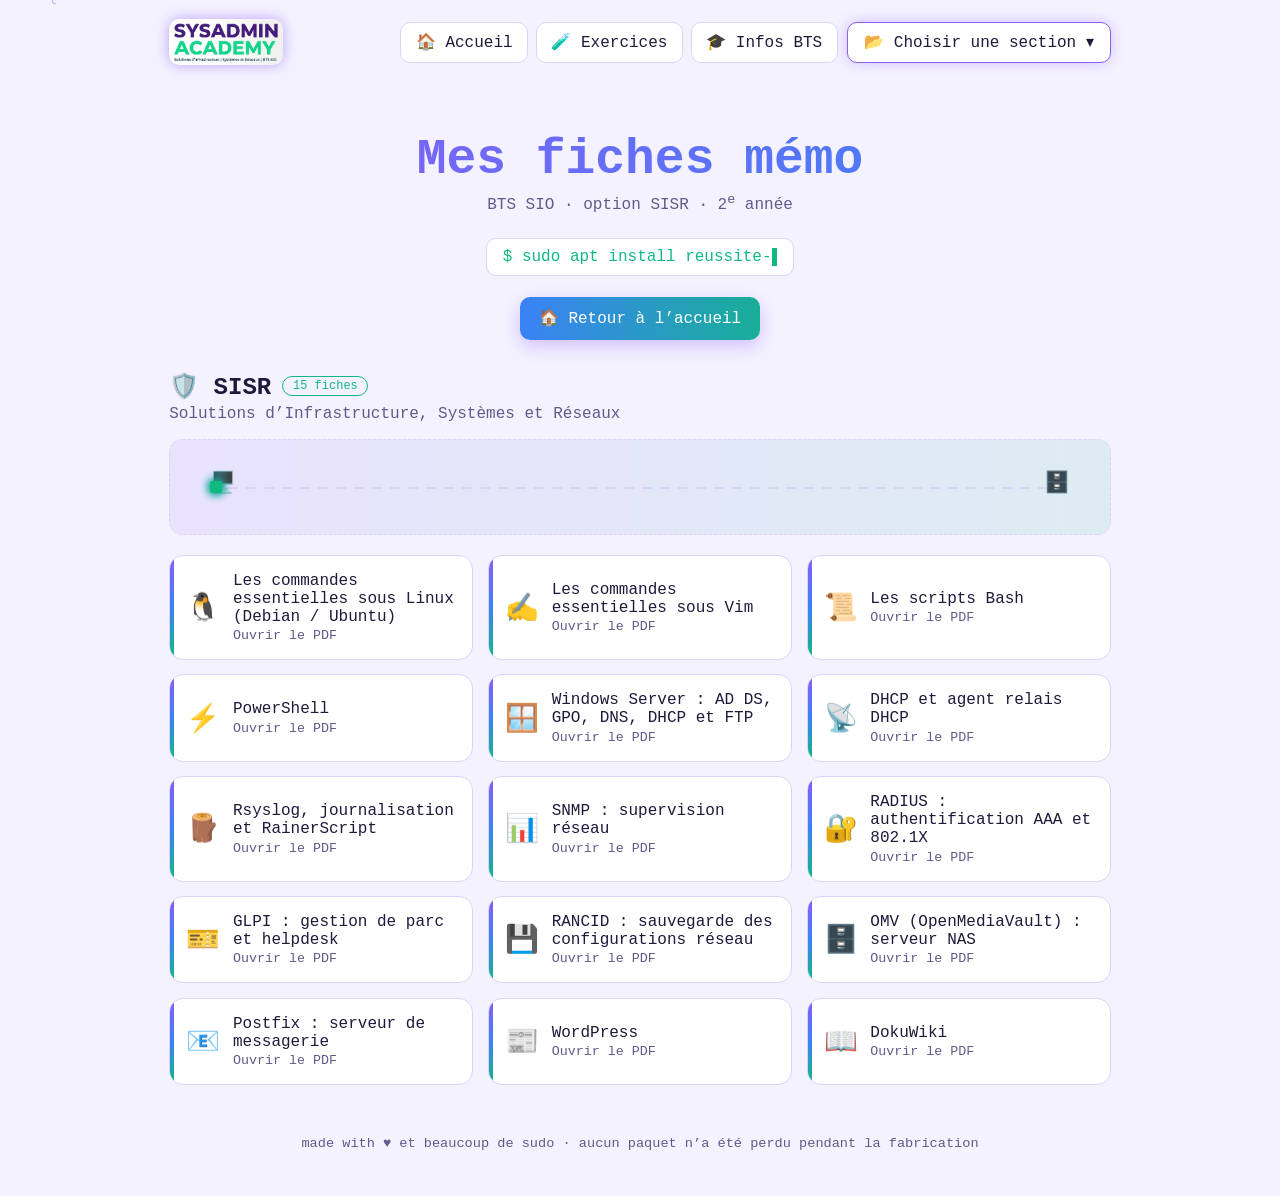
==== commit 75dd7c6d: "Add files via upload" ====
--- a/index.html
+++ b/index.html
@@ -3,40 +3,64 @@
 <head>
 <meta charset="utf-8">
 <meta name="viewport" content="width=device-width, initial-scale=1, viewport-fit=cover">
-<title>SysAdmin Academy · Accueil</title>
+<title>SysAdmin Academy · Cours</title>
 <link rel="stylesheet" href="css/style.css">
-<script src="js/common.js"></script>
 </head>
 <body>
 <canvas id="bg" aria-hidden="true"></canvas>
 <header>
   <div class="top">
-    <a href="index.html" aria-label="Accueil"><img class="logo" src="img/logo-texte.png" alt="SysAdmin Academy"></a>
-    <div class="tools"></div>
+    <a href="accueil.html" aria-label="Accueil"><img class="logo" src="img/logo-texte.png" alt="SysAdmin Academy"></a>
+    <div class="tools"><nav class="nav"><a href="accueil.html">🏠 Accueil</a><a href="exercices.html">🧪 Exercices</a><a href="infos.html">🎓 Infos BTS</a></nav><div class="dd" id="dd"><button id="ddb" aria-haspopup="true" aria-expanded="false">📂 Choisir une section ▾</button><ul id="ddl"></ul></div></div>
   </div>
 </header>
 <main>
   <div class="hero">
-    <svg class="radar" viewBox="0 0 200 200" aria-hidden="true"><defs><linearGradient id="sw" gradientUnits="userSpaceOnUse" x1="100" y1="0" x2="13" y2="0"><stop offset="0" stop-color="#10b981" stop-opacity=".65"/><stop offset="1" stop-color="#10b981" stop-opacity="0"/></linearGradient></defs><circle class="rim" cx="100" cy="100" r="94"/><circle class="r" cx="100" cy="100" r="64"/><circle class="r" cx="100" cy="100" r="34"/><path class="r" d="M100 6v188M6 100h188"/><g class="sweep"><path d="M100 100L100 6A94 94 0 0 0 13 63.4Z" fill="url(#sw)"/><line x1="100" y1="100" x2="100" y2="6" stroke="#10b981" stroke-width="2"/></g><circle class="dot" cx="146.0" cy="61.4" r="2.6"/><circle class="blip" cx="146.0" cy="61.4" r="3" style="animation-delay:0.50s"/><text x="152.0" y="56.4" style="animation-delay:0.50s">ssh</text><circle class="dot" cx="134.5" cy="128.9" r="2.6"/><circle class="blip" cx="134.5" cy="128.9" r="3" style="animation-delay:1.30s"/><text x="140.5" y="123.9" style="animation-delay:1.30s">dns</text><circle class="dot" cx="59.8" cy="157.3" r="2.6"/><circle class="blip" cx="59.8" cy="157.3" r="3" style="animation-delay:2.15s"/><text x="53.8" y="152.3" text-anchor="end" style="animation-delay:2.15s">dhcp</text><circle class="dot" cx="52.4" cy="72.5" r="2.6"/><circle class="blip" cx="52.4" cy="72.5" r="3" style="animation-delay:3.00s"/><text x="46.4" y="67.5" text-anchor="end" style="animation-delay:3.00s">smtp</text></svg>
-    <p class="scan">scan du réseau en cours…</p>
-    <h1>Révise ton BTS SIO</h1>
-    <p class="sub">Fiches mémo et exercices · option SISR · 2<sup>e</sup> année</p>
+    <h1>Mes fiches mémo</h1>
+    <p class="sub">BTS SIO · option SISR · 2<sup>e</sup> année</p>
     <div class="term">$ <span id="tt"></span><i></i></div>
-    <div class="cta">
-      <a class="bigbtn" href="cours.html"><span class="shine"></span><span class="ico">📚</span><b>Accéder aux cours</b><small>Tes fiches mémo, classées par section</small><span class="badge">33 fiches mémo</span><span class="go">Ouvrir <i>→</i></span></a>
-      <a class="bigbtn" href="exercices.html"><span class="shine"></span><span class="ico">🧪</span><b>Accéder aux exercices</b><small>QCM et calculs pour t’entraîner</small><span class="badge">109 exercices</span><span class="go">Ouvrir <i>→</i></span></a>
-      <a class="bigbtn" href="infos.html"><span class="shine"></span><span class="ico">🎓</span><b>Accéder aux infos sur le BTS</b><small>Blocs de compétences et épreuves</small><span class="badge">5 fiches infos</span><span class="go">Ouvrir <i>→</i></span></a>
-    </div>
-    <div class="chips">
-      <a class="chip" style="--c:var(--violet)" href="flashcards.html"><span class="ci">🃏</span><b>Flashcards</b><small>80 cartes</small></a>
-      <a class="chip" style="--c:var(--blue)" href="glossaire.html"><span class="ci">📖</span><b>Glossaire &amp; ports</b><small>40 sigles · 22 ports</small></a>
-      <a class="chip" style="--c:#c084fc" href="progression.html"><span class="ci">📈</span><b>Ma progression</b><small>Scores et révisions</small></a>
-      <a class="chip" style="--c:var(--em)" href="liens.html"><span class="ci">🔗</span><b>Liens utiles</b><small>ANSSI, CNIL, Légifrance…</small></a>
-    </div>
-    <div class="stats"><div><em data-n="33">0</em><span>fiches</span></div><div><em data-n="4">0</em><span>sections</span></div><div><em data-n="109">0</em><span>exercices</span></div><div><em data-n="80">0</em><span>flashcards</span></div><div><em data-n="40">0</em><span>sigles</span></div></div>
+    <div class="row"><a class="btn alt homebtn" href="accueil.html">🏠 Retour à l’accueil</a></div>
   </div>
+  <section id="sisr"><h2><span>🛡️ SISR</span><em class="pill">15 fiches</em></h2><p class="sub">Solutions d’Infrastructure, Systèmes et Réseaux</p><div class="viz"><div class="net"><span style="left:0">🖥️</span><span style="right:0;animation-delay:-1.5s">🗄️</span><b></b><b></b><b></b></div></div><div class="grid">
+<a class="doc" style="--i:0" href="docs/sisr/m%C3%A9mento-linux-bts-sio-sisr-debian-ubuntu.pdf" target="_blank" rel="noopener"><span class="ic">🐧</span><span>Les commandes essentielles sous Linux (Debian / Ubuntu)<small>Ouvrir le PDF</small></span></a>
+<a class="doc" style="--i:1" href="docs/sisr/memento-vim-les-commandes-essentielles.pdf" target="_blank" rel="noopener"><span class="ic">✍️</span><span>Les commandes essentielles sous Vim<small>Ouvrir le PDF</small></span></a>
+<a class="doc" style="--i:2" href="docs/sisr/m%C3%A9mo-bash-bts-sio-2-sisr.pdf" target="_blank" rel="noopener"><span class="ic">📜</span><span>Les scripts Bash<small>Ouvrir le PDF</small></span></a>
+<a class="doc" style="--i:3" href="docs/sisr/m%C3%A9mo-powershell-bts-sio-sisr-2e-ann%C3%A9e.pdf" target="_blank" rel="noopener"><span class="ic">⚡</span><span>PowerShell<small>Ouvrir le PDF</small></span></a>
+<a class="doc" style="--i:4" href="docs/sisr/M%C3%A9mo-Windows-Server-BTS-SIO-2-SISR.pdf" target="_blank" rel="noopener"><span class="ic">🪟</span><span>Windows Server : AD DS, GPO, DNS, DHCP et FTP<small>Ouvrir le PDF</small></span></a>
+<a class="doc" style="--i:5" href="docs/sisr/m%C3%A9mo-dhcp-_-agent-relais-dhcp-bts-sio-option-sisr.pdf" target="_blank" rel="noopener"><span class="ic">📡</span><span>DHCP et agent relais DHCP<small>Ouvrir le PDF</small></span></a>
+<a class="doc" style="--i:6" href="docs/sisr/m%C3%A9mo-rsyslog-_-journalisation-bts-sio-sisr.pdf" target="_blank" rel="noopener"><span class="ic">🪵</span><span>Rsyslog, journalisation et RainerScript<small>Ouvrir le PDF</small></span></a>
+<a class="doc" style="--i:7" href="docs/sisr/M%C3%A9mo-SNMP-BTS-SIO-2-SISR.pdf" target="_blank" rel="noopener"><span class="ic">📊</span><span>SNMP : supervision réseau<small>Ouvrir le PDF</small></span></a>
+<a class="doc" style="--i:8" href="docs/sisr/m%C3%A9mo-radius-bts-sio-2e-ann%C3%A9e-option-sisr.pdf" target="_blank" rel="noopener"><span class="ic">🔐</span><span>RADIUS : authentification AAA et 802.1X<small>Ouvrir le PDF</small></span></a>
+<a class="doc" style="--i:9" href="docs/sisr/m%C3%A9mo-glpi-bts-sio-2e-ann%C3%A9e-option-sisr.pdf" target="_blank" rel="noopener"><span class="ic">🎫</span><span>GLPI : gestion de parc et helpdesk<small>Ouvrir le PDF</small></span></a>
+<a class="doc" style="--i:10" href="docs/sisr/m%C3%A9mo-rancid-bts-sisr-sisr2.pdf" target="_blank" rel="noopener"><span class="ic">💾</span><span>RANCID : sauvegarde des configurations réseau<small>Ouvrir le PDF</small></span></a>
+<a class="doc" style="--i:11" href="docs/sisr/M%C3%A9mo-OMV-OpenMediaVault-BTS-SIO-2-SISR.pdf" target="_blank" rel="noopener"><span class="ic">🗄️</span><span>OMV (OpenMediaVault) : serveur NAS<small>Ouvrir le PDF</small></span></a>
+<a class="doc" style="--i:12" href="docs/sisr/M%C3%A9mo-Postfix-BTS-SIO-2-SISR.pdf" target="_blank" rel="noopener"><span class="ic">📧</span><span>Postfix : serveur de messagerie<small>Ouvrir le PDF</small></span></a>
+<a class="doc" style="--i:13" href="docs/sisr/M%C3%A9mento_WordPress_-_BTS_SIO_SISR.pdf" target="_blank" rel="noopener"><span class="ic">📰</span><span>WordPress<small>Ouvrir le PDF</small></span></a>
+<a class="doc" style="--i:14" href="docs/sisr/m%C3%A9mento-dokuwiki-bts-sio-sisr.pdf" target="_blank" rel="noopener"><span class="ic">📖</span><span>DokuWiki<small>Ouvrir le PDF</small></span></a>
+</div></section>
+  <section id="cejm"><h2><span>⚖️ CEJM</span><em class="pill">8 fiches</em></h2><p class="sub">Culture économique, juridique et managériale</p><div class="viz"><span class="big">📜</span><svg class="scale" viewBox="0 0 220 96" aria-hidden="true"><line class="st" x1="110" y1="22" x2="110" y2="86"/><line class="st" x1="76" y1="87" x2="144" y2="87"/><g class="beam"><line x1="34" y1="22" x2="186" y2="22"/><g class="pl"><path d="M34 22 18 58M34 22 50 58M14 58h40a20 12 0 0 1-40 0z"/></g><g class="pr"><path d="M186 22 170 58M186 22 202 58M166 58h40a20 12 0 0 1-40 0z"/></g></g></svg><span class="big" style="animation-delay:-1.3s">🤝</span></div><div class="grid">
+<a class="doc" style="--i:0" href="docs/cejm/Fiche_01_Verbes_directeurs.pdf" target="_blank" rel="noopener"><span class="ic">🎯</span><span>Comprendre les consignes : les verbes directeurs<small>Ouvrir le PDF</small></span></a>
+<a class="doc" style="--i:1" href="docs/cejm/Fiche_02_Syllogisme_juridique-1.pdf" target="_blank" rel="noopener"><span class="ic">⚖️</span><span>Résoudre un cas pratique : le syllogisme juridique<small>Ouvrir le PDF</small></span></a>
+<a class="doc" style="--i:2" href="docs/cejm/Fiche_03_Decision_de_justice.pdf" target="_blank" rel="noopener"><span class="ic">🏛️</span><span>Analyser une décision de justice<small>Ouvrir le PDF</small></span></a>
+<a class="doc" style="--i:3" href="docs/cejm/Fiche_04_Analyser_un_contrat_-2-.pdf" target="_blank" rel="noopener"><span class="ic">📝</span><span>Lire et analyser un contrat<small>Ouvrir le PDF</small></span></a>
+<a class="doc" style="--i:4" href="docs/cejm/Fiche_05_Formation_du_contrat.pdf" target="_blank" rel="noopener"><span class="ic">🤝</span><span>La formation du contrat<small>Ouvrir le PDF</small></span></a>
+<a class="doc" style="--i:5" href="docs/cejm/Fiche_06_Contrat_de_vente_electronique.pdf" target="_blank" rel="noopener"><span class="ic">🛒</span><span>Le contrat de vente électronique<small>Ouvrir le PDF</small></span></a>
+<a class="doc" style="--i:6" href="docs/cejm/Fiche_07_Matrice_PESTEL.pdf" target="_blank" rel="noopener"><span class="ic">🌍</span><span>La matrice PESTEL : analyser l’environnement de l’entreprise<small>Ouvrir le PDF</small></span></a>
+<a class="doc" style="--i:7" href="docs/cejm/Fiche_08_Analyser_un_marche.pdf" target="_blank" rel="noopener"><span class="ic">📈</span><span>Analyser un marché<small>Ouvrir le PDF</small></span></a>
+</div></section>
+  <section id="mathinfo"><h2><span>🧮 Maths pour l’informatique</span><em class="pill">3 fiches</em></h2><p class="sub">Matrices, logique, binaire…</p><div class="viz"><div class="bits" id="bits"></div></div><div class="grid">
+<a class="doc" style="--i:0" href="docs/maths-informatique/m%C3%A9mo-num%C3%A9ration-_-changement-de-base-bts-sio-sisr.pdf" target="_blank" rel="noopener"><span class="ic">🔟</span><span>Numération et changement de base<small>Ouvrir le PDF</small></span></a>
+<a class="doc" style="--i:1" href="docs/maths-informatique/Fiche-de-r%C3%A9vision-Les-matrices.pdf" target="_blank" rel="noopener"><span class="ic">🔢</span><span>Les matrices<small>Ouvrir le PDF</small></span></a>
+<a class="doc" style="--i:2" href="docs/maths-informatique/m%C3%A9mo-graphes-mpm-_-pert-bts-sio-sisr.pdf" target="_blank" rel="noopener"><span class="ic">🕸️</span><span>Graphes : méthodes MPM et PERT<small>Ouvrir le PDF</small></span></a>
+</div></section>
+  <section id="mathapp"><h2><span>📐 Maths approfondies</span><em class="pill">4 fiches</em></h2><p class="sub">Pour aller plus loin</p><div class="viz"><svg class="cv" viewBox="0 0 600 100" aria-hidden="true"><line class="ax" x1="0" y1="52" x2="600" y2="52"/><path id="cp" d=""/><line id="ct" x1="0" y1="0" x2="0" y2="0"/><circle id="cd" r="6" cx="0" cy="0"/></svg></div><div class="grid">
+<a class="doc" style="--i:0" href="docs/maths-approfondies/Fiche-de-r%C3%A9vision-Fonctions-d%C3%A9rivation-BTS-SIO.pdf" target="_blank" rel="noopener"><span class="ic">📉</span><span>Fonctions et dérivation<small>Ouvrir le PDF</small></span></a>
+<a class="doc" style="--i:1" href="docs/maths-approfondies/M%C3%A9mo-Suites-num%C3%A9riques-arithm%C3%A9tiques-g%C3%A9om%C3%A9triques-et-r%C3%A9currence-BTS-SIO-SISR-maths-approfondies.pdf" target="_blank" rel="noopener"><span class="ic">🔁</span><span>Suites numériques et raisonnement par récurrence<small>Ouvrir le PDF</small></span></a>
+<a class="doc" style="--i:2" href="docs/maths-approfondies/M%C3%A9mo-Probabilit%C3%A9s-BTS-SIO-SISR-maths-approfondies.pdf" target="_blank" rel="noopener"><span class="ic">🎲</span><span>Les probabilités<small>Ouvrir le PDF</small></span></a>
+<a class="doc" style="--i:3" href="docs/maths-approfondies/M%C3%A9mo-Statistiques-%C3%A0-deux-variables-BTS-SIO-SISR-maths-approfondies.pdf" target="_blank" rel="noopener"><span class="ic">📊</span><span>Statistiques à deux variables<small>Ouvrir le PDF</small></span></a>
+</div></section>
 </main>
 <footer>made with ♥ et beaucoup de <code>sudo</code> · aucun paquet n’a été perdu pendant la fabrication</footer>
-<script src="js/bg.js"></script><script src="js/home.js"></script>
+<script src="js/bg.js"></script><script src="js/main.js"></script>
 </body>
 </html>
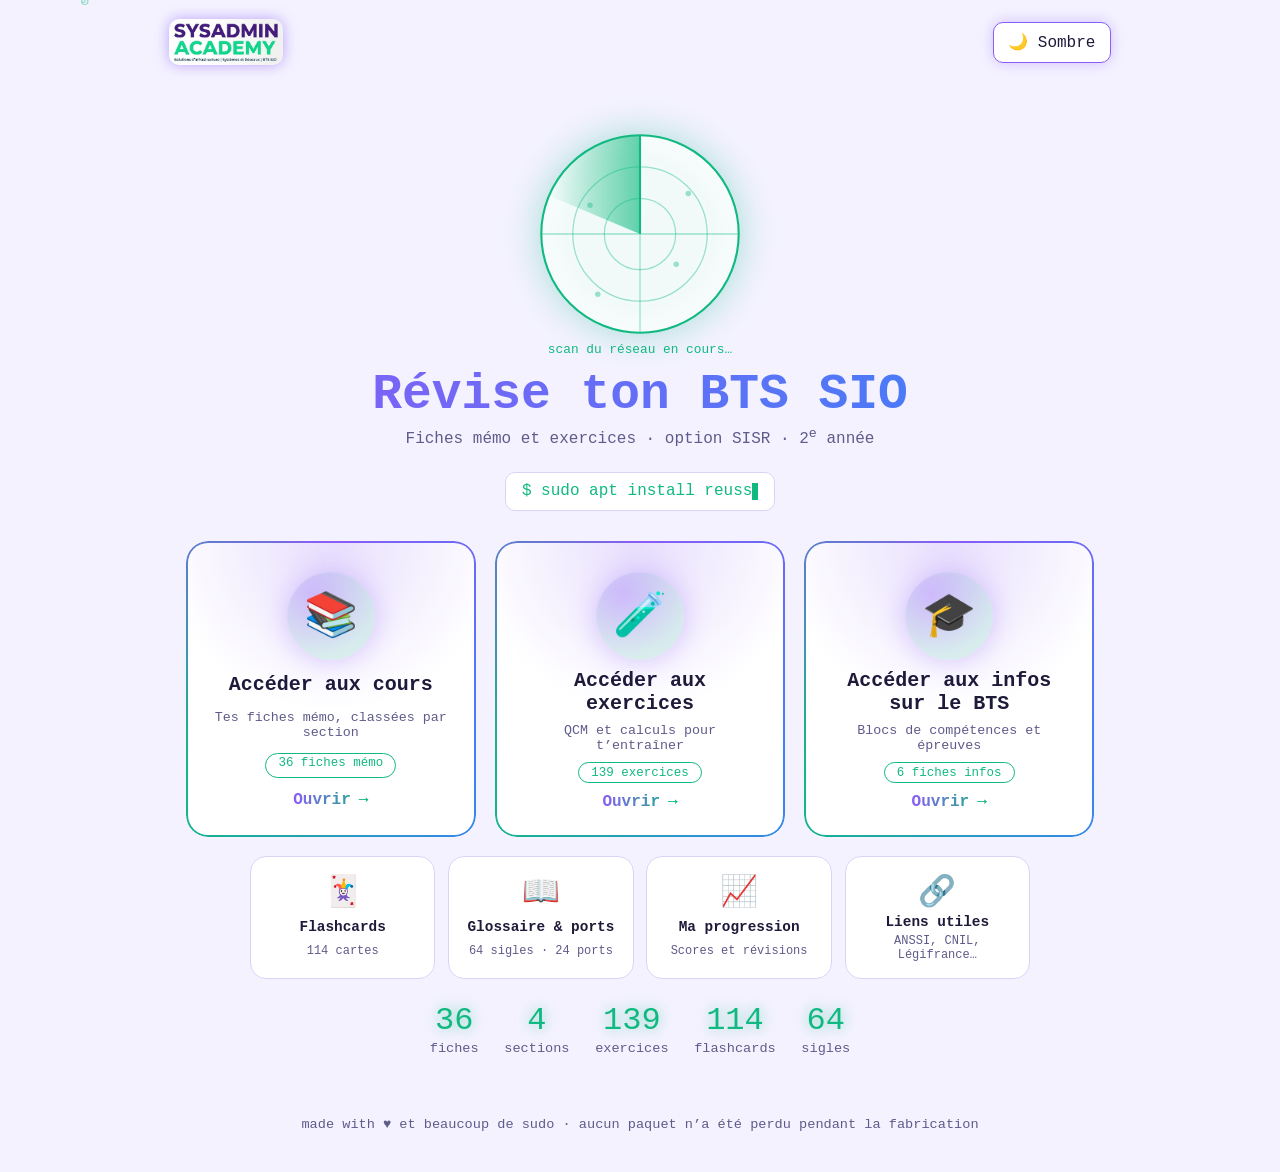
==== commit ddaf40a2: "Add files via upload" ====
--- a/index.html
+++ b/index.html
@@ -3,64 +3,40 @@
 <head>
 <meta charset="utf-8">
 <meta name="viewport" content="width=device-width, initial-scale=1, viewport-fit=cover">
-<title>SysAdmin Academy · Cours</title>
+<title>SysAdmin Academy · Accueil</title>
 <link rel="stylesheet" href="css/style.css">
+<script src="js/common.js"></script>
 </head>
 <body>
 <canvas id="bg" aria-hidden="true"></canvas>
 <header>
   <div class="top">
-    <a href="accueil.html" aria-label="Accueil"><img class="logo" src="img/logo-texte.png" alt="SysAdmin Academy"></a>
-    <div class="tools"><nav class="nav"><a href="accueil.html">🏠 Accueil</a><a href="exercices.html">🧪 Exercices</a><a href="infos.html">🎓 Infos BTS</a></nav><div class="dd" id="dd"><button id="ddb" aria-haspopup="true" aria-expanded="false">📂 Choisir une section ▾</button><ul id="ddl"></ul></div></div>
+    <a href="index.html" aria-label="Accueil"><img class="logo" src="img/logo-texte.png" alt="SysAdmin Academy"></a>
+    <div class="tools"></div>
   </div>
 </header>
 <main>
   <div class="hero">
-    <h1>Mes fiches mémo</h1>
-    <p class="sub">BTS SIO · option SISR · 2<sup>e</sup> année</p>
+    <svg class="radar" viewBox="0 0 200 200" aria-hidden="true"><defs><linearGradient id="sw" gradientUnits="userSpaceOnUse" x1="100" y1="0" x2="13" y2="0"><stop offset="0" stop-color="#10b981" stop-opacity=".65"/><stop offset="1" stop-color="#10b981" stop-opacity="0"/></linearGradient></defs><circle class="rim" cx="100" cy="100" r="94"/><circle class="r" cx="100" cy="100" r="64"/><circle class="r" cx="100" cy="100" r="34"/><path class="r" d="M100 6v188M6 100h188"/><g class="sweep"><path d="M100 100L100 6A94 94 0 0 0 13 63.4Z" fill="url(#sw)"/><line x1="100" y1="100" x2="100" y2="6" stroke="#10b981" stroke-width="2"/></g><circle class="dot" cx="146.0" cy="61.4" r="2.6"/><circle class="blip" cx="146.0" cy="61.4" r="3" style="animation-delay:0.50s"/><text x="152.0" y="56.4" style="animation-delay:0.50s">ssh</text><circle class="dot" cx="134.5" cy="128.9" r="2.6"/><circle class="blip" cx="134.5" cy="128.9" r="3" style="animation-delay:1.30s"/><text x="140.5" y="123.9" style="animation-delay:1.30s">dns</text><circle class="dot" cx="59.8" cy="157.3" r="2.6"/><circle class="blip" cx="59.8" cy="157.3" r="3" style="animation-delay:2.15s"/><text x="53.8" y="152.3" text-anchor="end" style="animation-delay:2.15s">dhcp</text><circle class="dot" cx="52.4" cy="72.5" r="2.6"/><circle class="blip" cx="52.4" cy="72.5" r="3" style="animation-delay:3.00s"/><text x="46.4" y="67.5" text-anchor="end" style="animation-delay:3.00s">smtp</text></svg>
+    <p class="scan">scan du réseau en cours…</p>
+    <h1>Révise ton BTS SIO</h1>
+    <p class="sub">Fiches mémo et exercices · option SISR · 2<sup>e</sup> année</p>
     <div class="term">$ <span id="tt"></span><i></i></div>
-    <div class="row"><a class="btn alt homebtn" href="accueil.html">🏠 Retour à l’accueil</a></div>
+    <div class="cta">
+      <a class="bigbtn" href="cours.html"><span class="shine"></span><span class="ico">📚</span><b>Accéder aux cours</b><small>Tes fiches mémo, classées par section</small><span class="badge">36 fiches mémo</span><span class="go">Ouvrir <i>→</i></span></a>
+      <a class="bigbtn" href="exercices.html"><span class="shine"></span><span class="ico">🧪</span><b>Accéder aux exercices</b><small>QCM et calculs pour t’entraîner</small><span class="badge">139 exercices</span><span class="go">Ouvrir <i>→</i></span></a>
+      <a class="bigbtn" href="infos.html"><span class="shine"></span><span class="ico">🎓</span><b>Accéder aux infos sur le BTS</b><small>Blocs de compétences et épreuves</small><span class="badge">6 fiches infos</span><span class="go">Ouvrir <i>→</i></span></a>
+    </div>
+    <div class="chips">
+      <a class="chip" style="--c:var(--violet)" href="flashcards.html"><span class="ci">🃏</span><b>Flashcards</b><small>114 cartes</small></a>
+      <a class="chip" style="--c:var(--blue)" href="glossaire.html"><span class="ci">📖</span><b>Glossaire &amp; ports</b><small>64 sigles · 24 ports</small></a>
+      <a class="chip" style="--c:#c084fc" href="progression.html"><span class="ci">📈</span><b>Ma progression</b><small>Scores et révisions</small></a>
+      <a class="chip" style="--c:var(--em)" href="liens.html"><span class="ci">🔗</span><b>Liens utiles</b><small>ANSSI, CNIL, Légifrance…</small></a>
+    </div>
+    <div class="stats"><div><em data-n="36">0</em><span>fiches</span></div><div><em data-n="4">0</em><span>sections</span></div><div><em data-n="139">0</em><span>exercices</span></div><div><em data-n="114">0</em><span>flashcards</span></div><div><em data-n="64">0</em><span>sigles</span></div></div>
   </div>
-  <section id="sisr"><h2><span>🛡️ SISR</span><em class="pill">15 fiches</em></h2><p class="sub">Solutions d’Infrastructure, Systèmes et Réseaux</p><div class="viz"><div class="net"><span style="left:0">🖥️</span><span style="right:0;animation-delay:-1.5s">🗄️</span><b></b><b></b><b></b></div></div><div class="grid">
-<a class="doc" style="--i:0" href="docs/sisr/m%C3%A9mento-linux-bts-sio-sisr-debian-ubuntu.pdf" target="_blank" rel="noopener"><span class="ic">🐧</span><span>Les commandes essentielles sous Linux (Debian / Ubuntu)<small>Ouvrir le PDF</small></span></a>
-<a class="doc" style="--i:1" href="docs/sisr/memento-vim-les-commandes-essentielles.pdf" target="_blank" rel="noopener"><span class="ic">✍️</span><span>Les commandes essentielles sous Vim<small>Ouvrir le PDF</small></span></a>
-<a class="doc" style="--i:2" href="docs/sisr/m%C3%A9mo-bash-bts-sio-2-sisr.pdf" target="_blank" rel="noopener"><span class="ic">📜</span><span>Les scripts Bash<small>Ouvrir le PDF</small></span></a>
-<a class="doc" style="--i:3" href="docs/sisr/m%C3%A9mo-powershell-bts-sio-sisr-2e-ann%C3%A9e.pdf" target="_blank" rel="noopener"><span class="ic">⚡</span><span>PowerShell<small>Ouvrir le PDF</small></span></a>
-<a class="doc" style="--i:4" href="docs/sisr/M%C3%A9mo-Windows-Server-BTS-SIO-2-SISR.pdf" target="_blank" rel="noopener"><span class="ic">🪟</span><span>Windows Server : AD DS, GPO, DNS, DHCP et FTP<small>Ouvrir le PDF</small></span></a>
-<a class="doc" style="--i:5" href="docs/sisr/m%C3%A9mo-dhcp-_-agent-relais-dhcp-bts-sio-option-sisr.pdf" target="_blank" rel="noopener"><span class="ic">📡</span><span>DHCP et agent relais DHCP<small>Ouvrir le PDF</small></span></a>
-<a class="doc" style="--i:6" href="docs/sisr/m%C3%A9mo-rsyslog-_-journalisation-bts-sio-sisr.pdf" target="_blank" rel="noopener"><span class="ic">🪵</span><span>Rsyslog, journalisation et RainerScript<small>Ouvrir le PDF</small></span></a>
-<a class="doc" style="--i:7" href="docs/sisr/M%C3%A9mo-SNMP-BTS-SIO-2-SISR.pdf" target="_blank" rel="noopener"><span class="ic">📊</span><span>SNMP : supervision réseau<small>Ouvrir le PDF</small></span></a>
-<a class="doc" style="--i:8" href="docs/sisr/m%C3%A9mo-radius-bts-sio-2e-ann%C3%A9e-option-sisr.pdf" target="_blank" rel="noopener"><span class="ic">🔐</span><span>RADIUS : authentification AAA et 802.1X<small>Ouvrir le PDF</small></span></a>
-<a class="doc" style="--i:9" href="docs/sisr/m%C3%A9mo-glpi-bts-sio-2e-ann%C3%A9e-option-sisr.pdf" target="_blank" rel="noopener"><span class="ic">🎫</span><span>GLPI : gestion de parc et helpdesk<small>Ouvrir le PDF</small></span></a>
-<a class="doc" style="--i:10" href="docs/sisr/m%C3%A9mo-rancid-bts-sisr-sisr2.pdf" target="_blank" rel="noopener"><span class="ic">💾</span><span>RANCID : sauvegarde des configurations réseau<small>Ouvrir le PDF</small></span></a>
-<a class="doc" style="--i:11" href="docs/sisr/M%C3%A9mo-OMV-OpenMediaVault-BTS-SIO-2-SISR.pdf" target="_blank" rel="noopener"><span class="ic">🗄️</span><span>OMV (OpenMediaVault) : serveur NAS<small>Ouvrir le PDF</small></span></a>
-<a class="doc" style="--i:12" href="docs/sisr/M%C3%A9mo-Postfix-BTS-SIO-2-SISR.pdf" target="_blank" rel="noopener"><span class="ic">📧</span><span>Postfix : serveur de messagerie<small>Ouvrir le PDF</small></span></a>
-<a class="doc" style="--i:13" href="docs/sisr/M%C3%A9mento_WordPress_-_BTS_SIO_SISR.pdf" target="_blank" rel="noopener"><span class="ic">📰</span><span>WordPress<small>Ouvrir le PDF</small></span></a>
-<a class="doc" style="--i:14" href="docs/sisr/m%C3%A9mento-dokuwiki-bts-sio-sisr.pdf" target="_blank" rel="noopener"><span class="ic">📖</span><span>DokuWiki<small>Ouvrir le PDF</small></span></a>
-</div></section>
-  <section id="cejm"><h2><span>⚖️ CEJM</span><em class="pill">8 fiches</em></h2><p class="sub">Culture économique, juridique et managériale</p><div class="viz"><span class="big">📜</span><svg class="scale" viewBox="0 0 220 96" aria-hidden="true"><line class="st" x1="110" y1="22" x2="110" y2="86"/><line class="st" x1="76" y1="87" x2="144" y2="87"/><g class="beam"><line x1="34" y1="22" x2="186" y2="22"/><g class="pl"><path d="M34 22 18 58M34 22 50 58M14 58h40a20 12 0 0 1-40 0z"/></g><g class="pr"><path d="M186 22 170 58M186 22 202 58M166 58h40a20 12 0 0 1-40 0z"/></g></g></svg><span class="big" style="animation-delay:-1.3s">🤝</span></div><div class="grid">
-<a class="doc" style="--i:0" href="docs/cejm/Fiche_01_Verbes_directeurs.pdf" target="_blank" rel="noopener"><span class="ic">🎯</span><span>Comprendre les consignes : les verbes directeurs<small>Ouvrir le PDF</small></span></a>
-<a class="doc" style="--i:1" href="docs/cejm/Fiche_02_Syllogisme_juridique-1.pdf" target="_blank" rel="noopener"><span class="ic">⚖️</span><span>Résoudre un cas pratique : le syllogisme juridique<small>Ouvrir le PDF</small></span></a>
-<a class="doc" style="--i:2" href="docs/cejm/Fiche_03_Decision_de_justice.pdf" target="_blank" rel="noopener"><span class="ic">🏛️</span><span>Analyser une décision de justice<small>Ouvrir le PDF</small></span></a>
-<a class="doc" style="--i:3" href="docs/cejm/Fiche_04_Analyser_un_contrat_-2-.pdf" target="_blank" rel="noopener"><span class="ic">📝</span><span>Lire et analyser un contrat<small>Ouvrir le PDF</small></span></a>
-<a class="doc" style="--i:4" href="docs/cejm/Fiche_05_Formation_du_contrat.pdf" target="_blank" rel="noopener"><span class="ic">🤝</span><span>La formation du contrat<small>Ouvrir le PDF</small></span></a>
-<a class="doc" style="--i:5" href="docs/cejm/Fiche_06_Contrat_de_vente_electronique.pdf" target="_blank" rel="noopener"><span class="ic">🛒</span><span>Le contrat de vente électronique<small>Ouvrir le PDF</small></span></a>
-<a class="doc" style="--i:6" href="docs/cejm/Fiche_07_Matrice_PESTEL.pdf" target="_blank" rel="noopener"><span class="ic">🌍</span><span>La matrice PESTEL : analyser l’environnement de l’entreprise<small>Ouvrir le PDF</small></span></a>
-<a class="doc" style="--i:7" href="docs/cejm/Fiche_08_Analyser_un_marche.pdf" target="_blank" rel="noopener"><span class="ic">📈</span><span>Analyser un marché<small>Ouvrir le PDF</small></span></a>
-</div></section>
-  <section id="mathinfo"><h2><span>🧮 Maths pour l’informatique</span><em class="pill">3 fiches</em></h2><p class="sub">Matrices, logique, binaire…</p><div class="viz"><div class="bits" id="bits"></div></div><div class="grid">
-<a class="doc" style="--i:0" href="docs/maths-informatique/m%C3%A9mo-num%C3%A9ration-_-changement-de-base-bts-sio-sisr.pdf" target="_blank" rel="noopener"><span class="ic">🔟</span><span>Numération et changement de base<small>Ouvrir le PDF</small></span></a>
-<a class="doc" style="--i:1" href="docs/maths-informatique/Fiche-de-r%C3%A9vision-Les-matrices.pdf" target="_blank" rel="noopener"><span class="ic">🔢</span><span>Les matrices<small>Ouvrir le PDF</small></span></a>
-<a class="doc" style="--i:2" href="docs/maths-informatique/m%C3%A9mo-graphes-mpm-_-pert-bts-sio-sisr.pdf" target="_blank" rel="noopener"><span class="ic">🕸️</span><span>Graphes : méthodes MPM et PERT<small>Ouvrir le PDF</small></span></a>
-</div></section>
-  <section id="mathapp"><h2><span>📐 Maths approfondies</span><em class="pill">4 fiches</em></h2><p class="sub">Pour aller plus loin</p><div class="viz"><svg class="cv" viewBox="0 0 600 100" aria-hidden="true"><line class="ax" x1="0" y1="52" x2="600" y2="52"/><path id="cp" d=""/><line id="ct" x1="0" y1="0" x2="0" y2="0"/><circle id="cd" r="6" cx="0" cy="0"/></svg></div><div class="grid">
-<a class="doc" style="--i:0" href="docs/maths-approfondies/Fiche-de-r%C3%A9vision-Fonctions-d%C3%A9rivation-BTS-SIO.pdf" target="_blank" rel="noopener"><span class="ic">📉</span><span>Fonctions et dérivation<small>Ouvrir le PDF</small></span></a>
-<a class="doc" style="--i:1" href="docs/maths-approfondies/M%C3%A9mo-Suites-num%C3%A9riques-arithm%C3%A9tiques-g%C3%A9om%C3%A9triques-et-r%C3%A9currence-BTS-SIO-SISR-maths-approfondies.pdf" target="_blank" rel="noopener"><span class="ic">🔁</span><span>Suites numériques et raisonnement par récurrence<small>Ouvrir le PDF</small></span></a>
-<a class="doc" style="--i:2" href="docs/maths-approfondies/M%C3%A9mo-Probabilit%C3%A9s-BTS-SIO-SISR-maths-approfondies.pdf" target="_blank" rel="noopener"><span class="ic">🎲</span><span>Les probabilités<small>Ouvrir le PDF</small></span></a>
-<a class="doc" style="--i:3" href="docs/maths-approfondies/M%C3%A9mo-Statistiques-%C3%A0-deux-variables-BTS-SIO-SISR-maths-approfondies.pdf" target="_blank" rel="noopener"><span class="ic">📊</span><span>Statistiques à deux variables<small>Ouvrir le PDF</small></span></a>
-</div></section>
 </main>
 <footer>made with ♥ et beaucoup de <code>sudo</code> · aucun paquet n’a été perdu pendant la fabrication</footer>
-<script src="js/bg.js"></script><script src="js/main.js"></script>
+<script src="js/bg.js"></script><script src="js/home.js"></script>
 </body>
 </html>
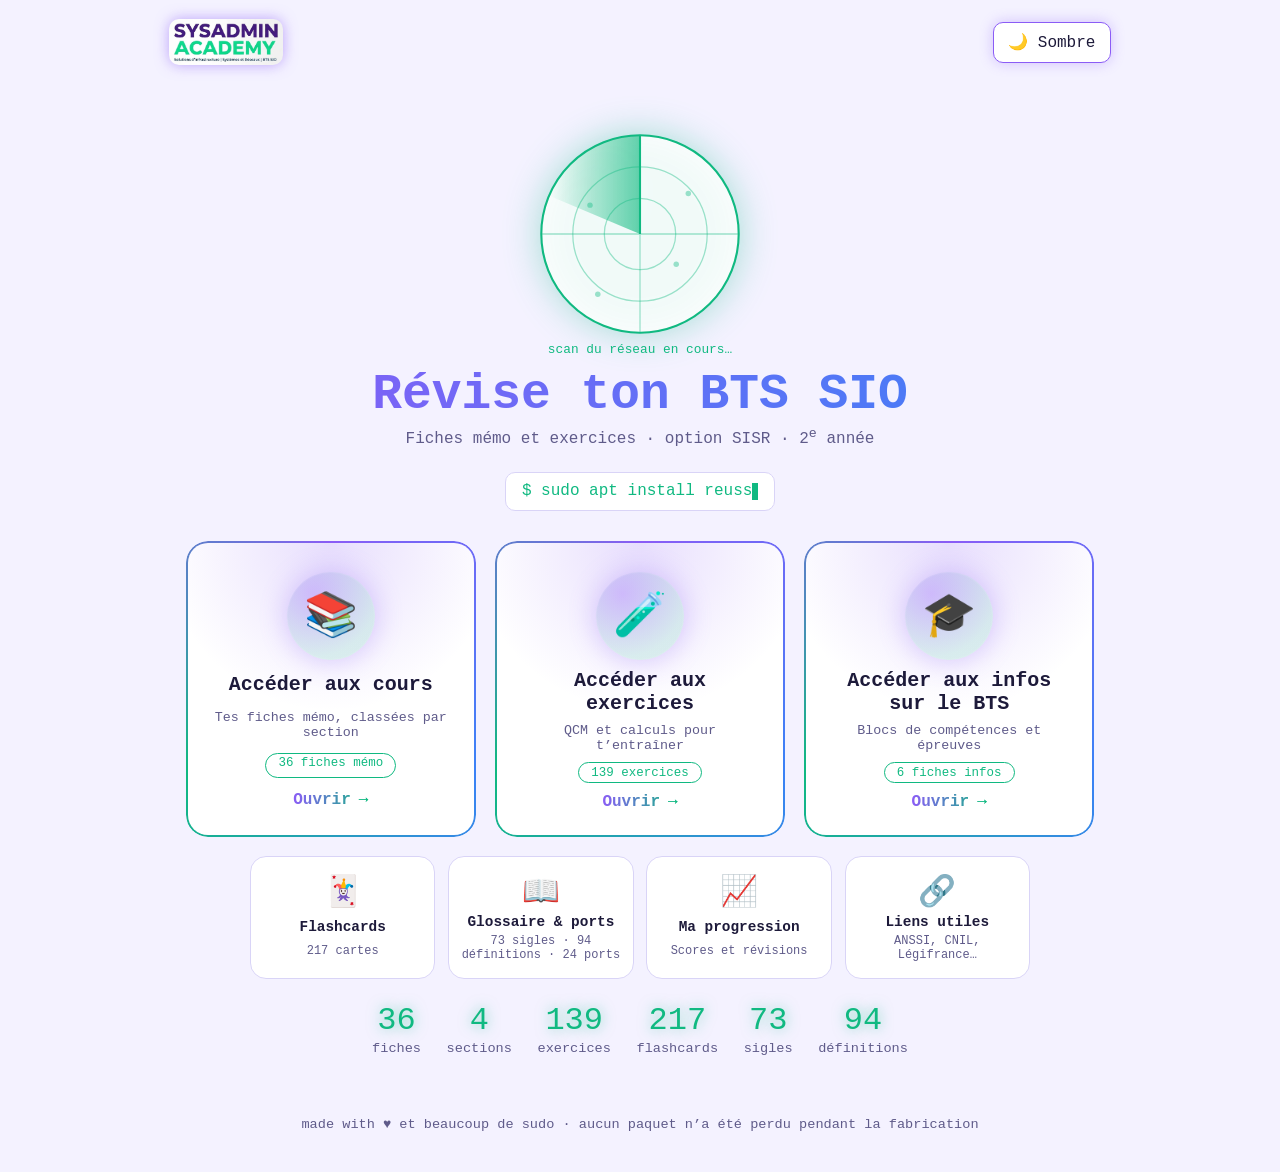
==== commit 3c3a9568: "Add files via upload" ====
--- a/index.html
+++ b/index.html
@@ -28,12 +28,12 @@
       <a class="bigbtn" href="infos.html"><span class="shine"></span><span class="ico">🎓</span><b>Accéder aux infos sur le BTS</b><small>Blocs de compétences et épreuves</small><span class="badge">6 fiches infos</span><span class="go">Ouvrir <i>→</i></span></a>
     </div>
     <div class="chips">
-      <a class="chip" style="--c:var(--violet)" href="flashcards.html"><span class="ci">🃏</span><b>Flashcards</b><small>114 cartes</small></a>
-      <a class="chip" style="--c:var(--blue)" href="glossaire.html"><span class="ci">📖</span><b>Glossaire &amp; ports</b><small>64 sigles · 24 ports</small></a>
+      <a class="chip" style="--c:var(--violet)" href="flashcards.html"><span class="ci">🃏</span><b>Flashcards</b><small>217 cartes</small></a>
+      <a class="chip" style="--c:var(--blue)" href="glossaire.html"><span class="ci">📖</span><b>Glossaire &amp; ports</b><small>73 sigles · 94 définitions · 24 ports</small></a>
       <a class="chip" style="--c:#c084fc" href="progression.html"><span class="ci">📈</span><b>Ma progression</b><small>Scores et révisions</small></a>
       <a class="chip" style="--c:var(--em)" href="liens.html"><span class="ci">🔗</span><b>Liens utiles</b><small>ANSSI, CNIL, Légifrance…</small></a>
     </div>
-    <div class="stats"><div><em data-n="36">0</em><span>fiches</span></div><div><em data-n="4">0</em><span>sections</span></div><div><em data-n="139">0</em><span>exercices</span></div><div><em data-n="114">0</em><span>flashcards</span></div><div><em data-n="64">0</em><span>sigles</span></div></div>
+    <div class="stats"><div><em data-n="36">0</em><span>fiches</span></div><div><em data-n="4">0</em><span>sections</span></div><div><em data-n="139">0</em><span>exercices</span></div><div><em data-n="217">0</em><span>flashcards</span></div><div><em data-n="73">0</em><span>sigles</span></div><div><em data-n="94">0</em><span>définitions</span></div></div>
   </div>
 </main>
 <footer>made with ♥ et beaucoup de <code>sudo</code> · aucun paquet n’a été perdu pendant la fabrication</footer>
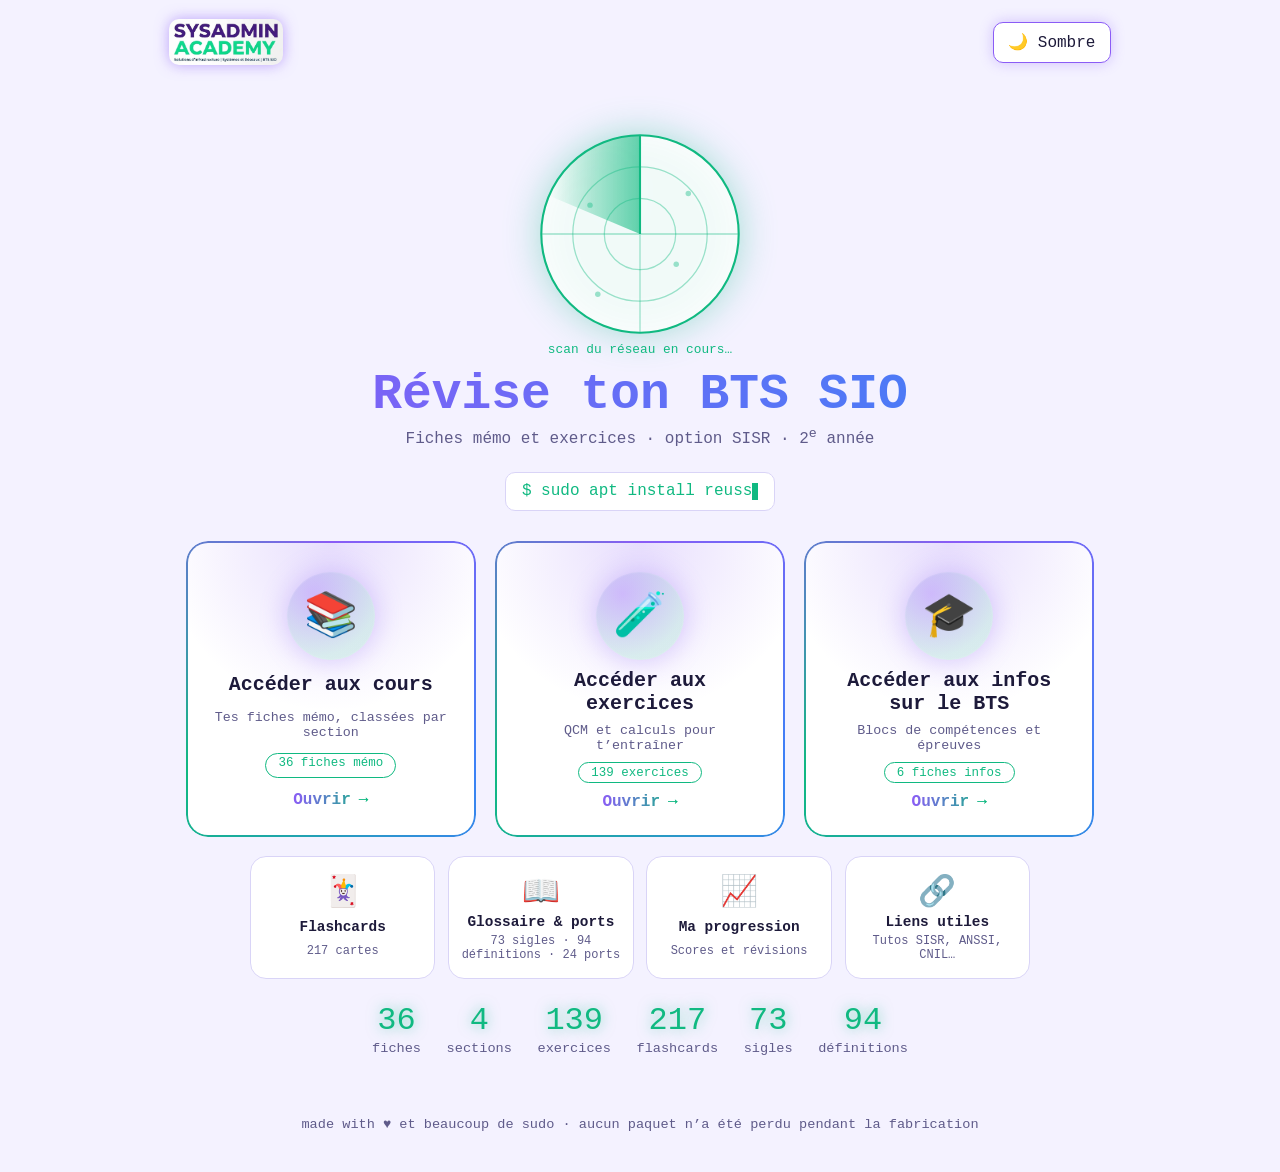
==== commit ea3ccaea: "Add files via upload" ====
--- a/index.html
+++ b/index.html
@@ -31,7 +31,7 @@
       <a class="chip" style="--c:var(--violet)" href="flashcards.html"><span class="ci">🃏</span><b>Flashcards</b><small>217 cartes</small></a>
       <a class="chip" style="--c:var(--blue)" href="glossaire.html"><span class="ci">📖</span><b>Glossaire &amp; ports</b><small>73 sigles · 94 définitions · 24 ports</small></a>
       <a class="chip" style="--c:#c084fc" href="progression.html"><span class="ci">📈</span><b>Ma progression</b><small>Scores et révisions</small></a>
-      <a class="chip" style="--c:var(--em)" href="liens.html"><span class="ci">🔗</span><b>Liens utiles</b><small>ANSSI, CNIL, Légifrance…</small></a>
+      <a class="chip" style="--c:var(--em)" href="liens.html"><span class="ci">🔗</span><b>Liens utiles</b><small>Tutos SISR, ANSSI, CNIL…</small></a>
     </div>
     <div class="stats"><div><em data-n="36">0</em><span>fiches</span></div><div><em data-n="4">0</em><span>sections</span></div><div><em data-n="139">0</em><span>exercices</span></div><div><em data-n="217">0</em><span>flashcards</span></div><div><em data-n="73">0</em><span>sigles</span></div><div><em data-n="94">0</em><span>définitions</span></div></div>
   </div>
--- a/css/style.css
+++ b/css/style.css
@@ -268,3 +268,31 @@
 .chip[data-id=exam]{--c:#f59e0b}.chip[data-id=retry]{--c:#ef4444}
 .tm{color:var(--em);font-weight:700}
 .tm.low{color:#ef4444;animation:pulse 1s ease-in-out infinite}
+
+/* ===== glossaire : cartes cliquables, pop-up, définitions ===== */
+button.gc{font:inherit;color:var(--text);text-align:left;cursor:pointer;width:100%}
+button.gc:focus-visible{outline:2px solid var(--em);outline-offset:2px}
+.gc .hint{font-style:normal;font-size:.75rem;color:var(--violet);margin-top:.4rem;opacity:0;transform:translateX(-8px);transition:opacity .25s,transform .25s}
+.gc:hover .hint,.gc:focus-visible .hint{opacity:1;transform:none}
+.gc.def{border-left-color:var(--blue)}
+.gc.def b{color:var(--blue)}
+.dsel{display:flex;align-items:center;justify-content:center;gap:.7rem;flex-wrap:wrap;margin:.2rem 0 1.2rem}
+.dsel label{color:var(--muted)}
+.dsel select{font:inherit;color:var(--text);background:var(--panel);border:1px solid var(--violet);border-radius:12px;padding:.7rem 1rem;cursor:pointer;box-shadow:0 0 14px #8b5cf644;transition:border-color .2s,box-shadow .2s}
+.dsel select:focus{outline:none;border-color:var(--em);box-shadow:0 0 18px #10b98166}
+.modal{position:fixed;inset:0;z-index:70;display:grid;place-items:center;padding:1rem;background:#000a;backdrop-filter:blur(6px);-webkit-backdrop-filter:blur(6px);animation:mdfade .25s both}
+.modal[hidden]{display:none}
+.mp{position:relative;width:min(580px,100%);max-height:85vh;overflow:auto;background:var(--panel);border:1px solid var(--violet);border-radius:18px;padding:1.5rem;box-shadow:0 20px 60px #0008,0 0 30px #8b5cf655;animation:mdpop .4s cubic-bezier(.2,.8,.2,1) both}
+@keyframes mdfade{from{opacity:0}}
+@keyframes mdpop{from{opacity:0;transform:translateY(24px) scale(.94)}}
+.mp h3{margin:0 2.4rem .2rem 0;color:var(--em);font-size:1.6rem}
+.mp .mn{margin:0 0 .6rem;color:var(--blue);font-size:.85rem}
+.mp .mdf{margin:0 0 1rem;line-height:1.55}
+.mp h4{margin:1rem 0 .5rem;color:var(--violet)}
+.mp ul{list-style:none;margin:0;padding:0;display:grid;gap:.5rem}
+.mp li a{display:block;padding:.65rem .85rem;border:1px solid var(--line);border-radius:10px;color:var(--text);text-decoration:none;transition:transform .2s,border-color .2s,box-shadow .2s}
+.mp li a:hover{transform:translateX(6px);border-color:var(--em);box-shadow:0 0 14px #10b98144}
+.mp li small{display:block;color:var(--muted);margin-top:.15rem}
+.mp .none{color:var(--muted)}
+.mx{position:absolute;top:.8rem;right:.8rem;width:34px;height:34px;border-radius:50%;border:1px solid var(--line);background:var(--bg);color:var(--text);font:inherit;cursor:pointer;transition:all .2s}
+.mx:hover{border-color:var(--em);transform:rotate(90deg)}
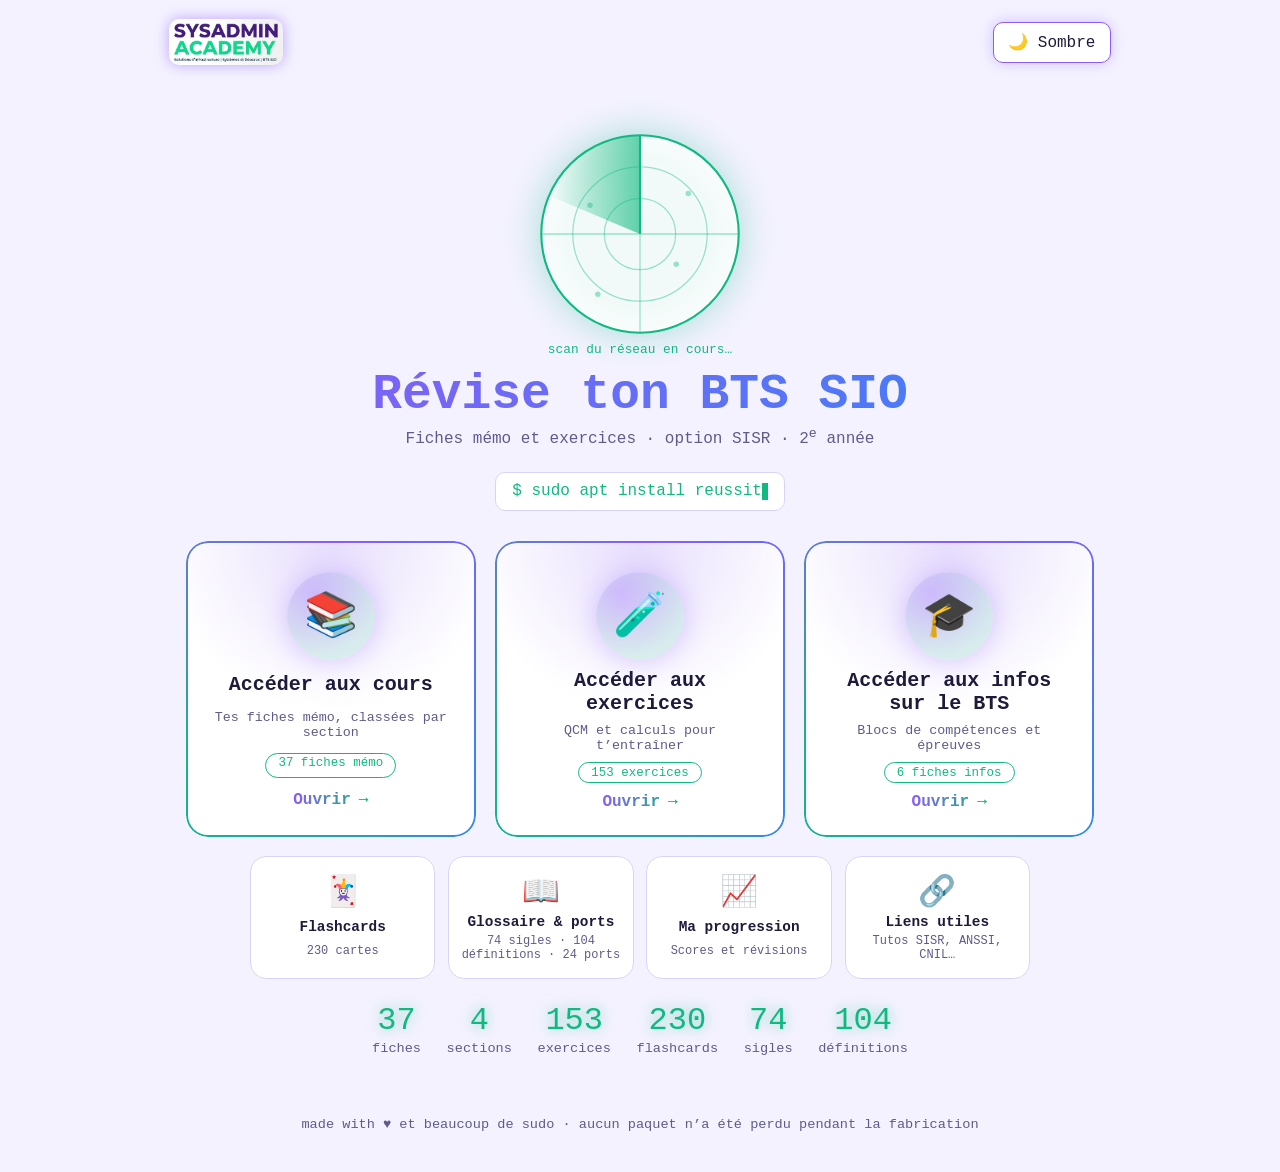
==== commit 88ad8d0f: "Add files via upload" ====
--- a/index.html
+++ b/index.html
@@ -23,17 +23,17 @@
     <p class="sub">Fiches mémo et exercices · option SISR · 2<sup>e</sup> année</p>
     <div class="term">$ <span id="tt"></span><i></i></div>
     <div class="cta">
-      <a class="bigbtn" href="cours.html"><span class="shine"></span><span class="ico">📚</span><b>Accéder aux cours</b><small>Tes fiches mémo, classées par section</small><span class="badge">36 fiches mémo</span><span class="go">Ouvrir <i>→</i></span></a>
-      <a class="bigbtn" href="exercices.html"><span class="shine"></span><span class="ico">🧪</span><b>Accéder aux exercices</b><small>QCM et calculs pour t’entraîner</small><span class="badge">139 exercices</span><span class="go">Ouvrir <i>→</i></span></a>
+      <a class="bigbtn" href="cours.html"><span class="shine"></span><span class="ico">📚</span><b>Accéder aux cours</b><small>Tes fiches mémo, classées par section</small><span class="badge">37 fiches mémo</span><span class="go">Ouvrir <i>→</i></span></a>
+      <a class="bigbtn" href="exercices.html"><span class="shine"></span><span class="ico">🧪</span><b>Accéder aux exercices</b><small>QCM et calculs pour t’entraîner</small><span class="badge">153 exercices</span><span class="go">Ouvrir <i>→</i></span></a>
       <a class="bigbtn" href="infos.html"><span class="shine"></span><span class="ico">🎓</span><b>Accéder aux infos sur le BTS</b><small>Blocs de compétences et épreuves</small><span class="badge">6 fiches infos</span><span class="go">Ouvrir <i>→</i></span></a>
     </div>
     <div class="chips">
-      <a class="chip" style="--c:var(--violet)" href="flashcards.html"><span class="ci">🃏</span><b>Flashcards</b><small>217 cartes</small></a>
-      <a class="chip" style="--c:var(--blue)" href="glossaire.html"><span class="ci">📖</span><b>Glossaire &amp; ports</b><small>73 sigles · 94 définitions · 24 ports</small></a>
+      <a class="chip" style="--c:var(--violet)" href="flashcards.html"><span class="ci">🃏</span><b>Flashcards</b><small>230 cartes</small></a>
+      <a class="chip" style="--c:var(--blue)" href="glossaire.html"><span class="ci">📖</span><b>Glossaire &amp; ports</b><small>74 sigles · 104 définitions · 24 ports</small></a>
       <a class="chip" style="--c:#c084fc" href="progression.html"><span class="ci">📈</span><b>Ma progression</b><small>Scores et révisions</small></a>
       <a class="chip" style="--c:var(--em)" href="liens.html"><span class="ci">🔗</span><b>Liens utiles</b><small>Tutos SISR, ANSSI, CNIL…</small></a>
     </div>
-    <div class="stats"><div><em data-n="36">0</em><span>fiches</span></div><div><em data-n="4">0</em><span>sections</span></div><div><em data-n="139">0</em><span>exercices</span></div><div><em data-n="217">0</em><span>flashcards</span></div><div><em data-n="73">0</em><span>sigles</span></div><div><em data-n="94">0</em><span>définitions</span></div></div>
+    <div class="stats"><div><em data-n="37">0</em><span>fiches</span></div><div><em data-n="4">0</em><span>sections</span></div><div><em data-n="153">0</em><span>exercices</span></div><div><em data-n="230">0</em><span>flashcards</span></div><div><em data-n="74">0</em><span>sigles</span></div><div><em data-n="104">0</em><span>définitions</span></div></div>
   </div>
 </main>
 <footer>made with ♥ et beaucoup de <code>sudo</code> · aucun paquet n’a été perdu pendant la fabrication</footer>
